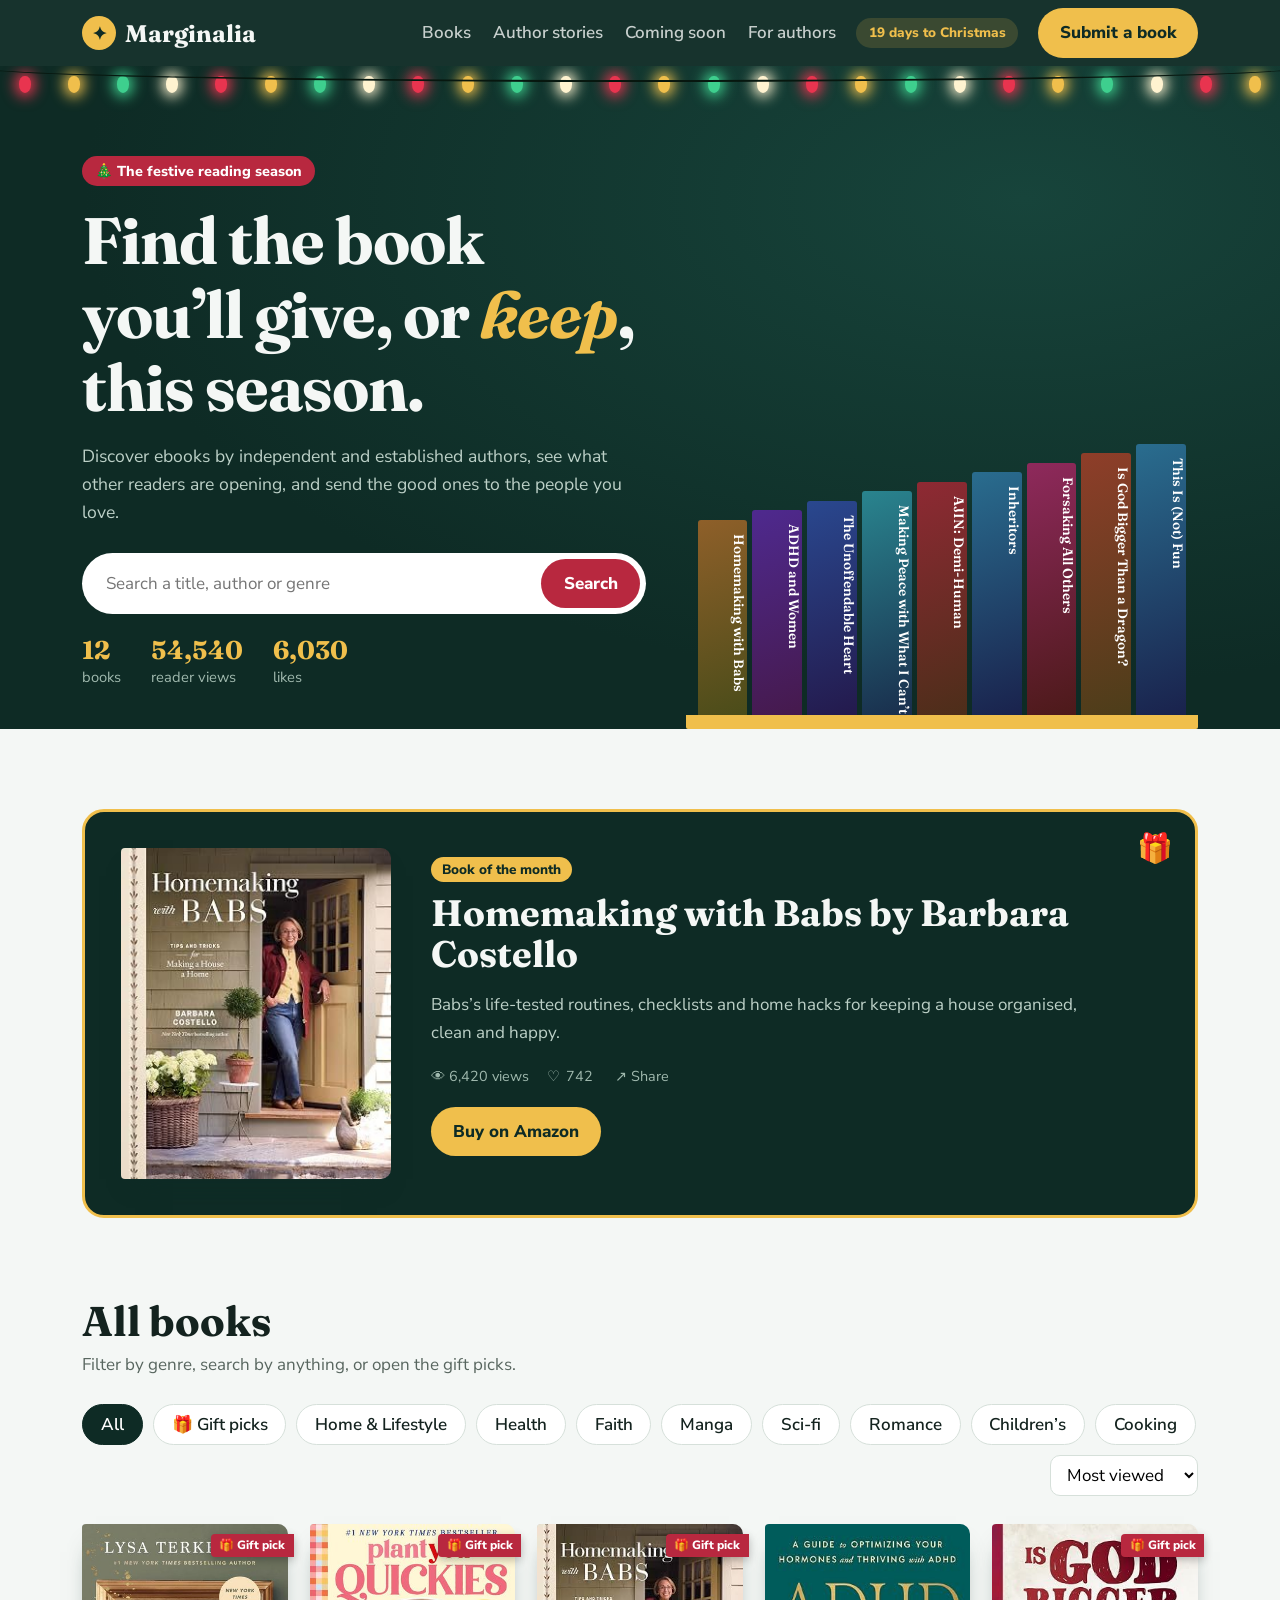
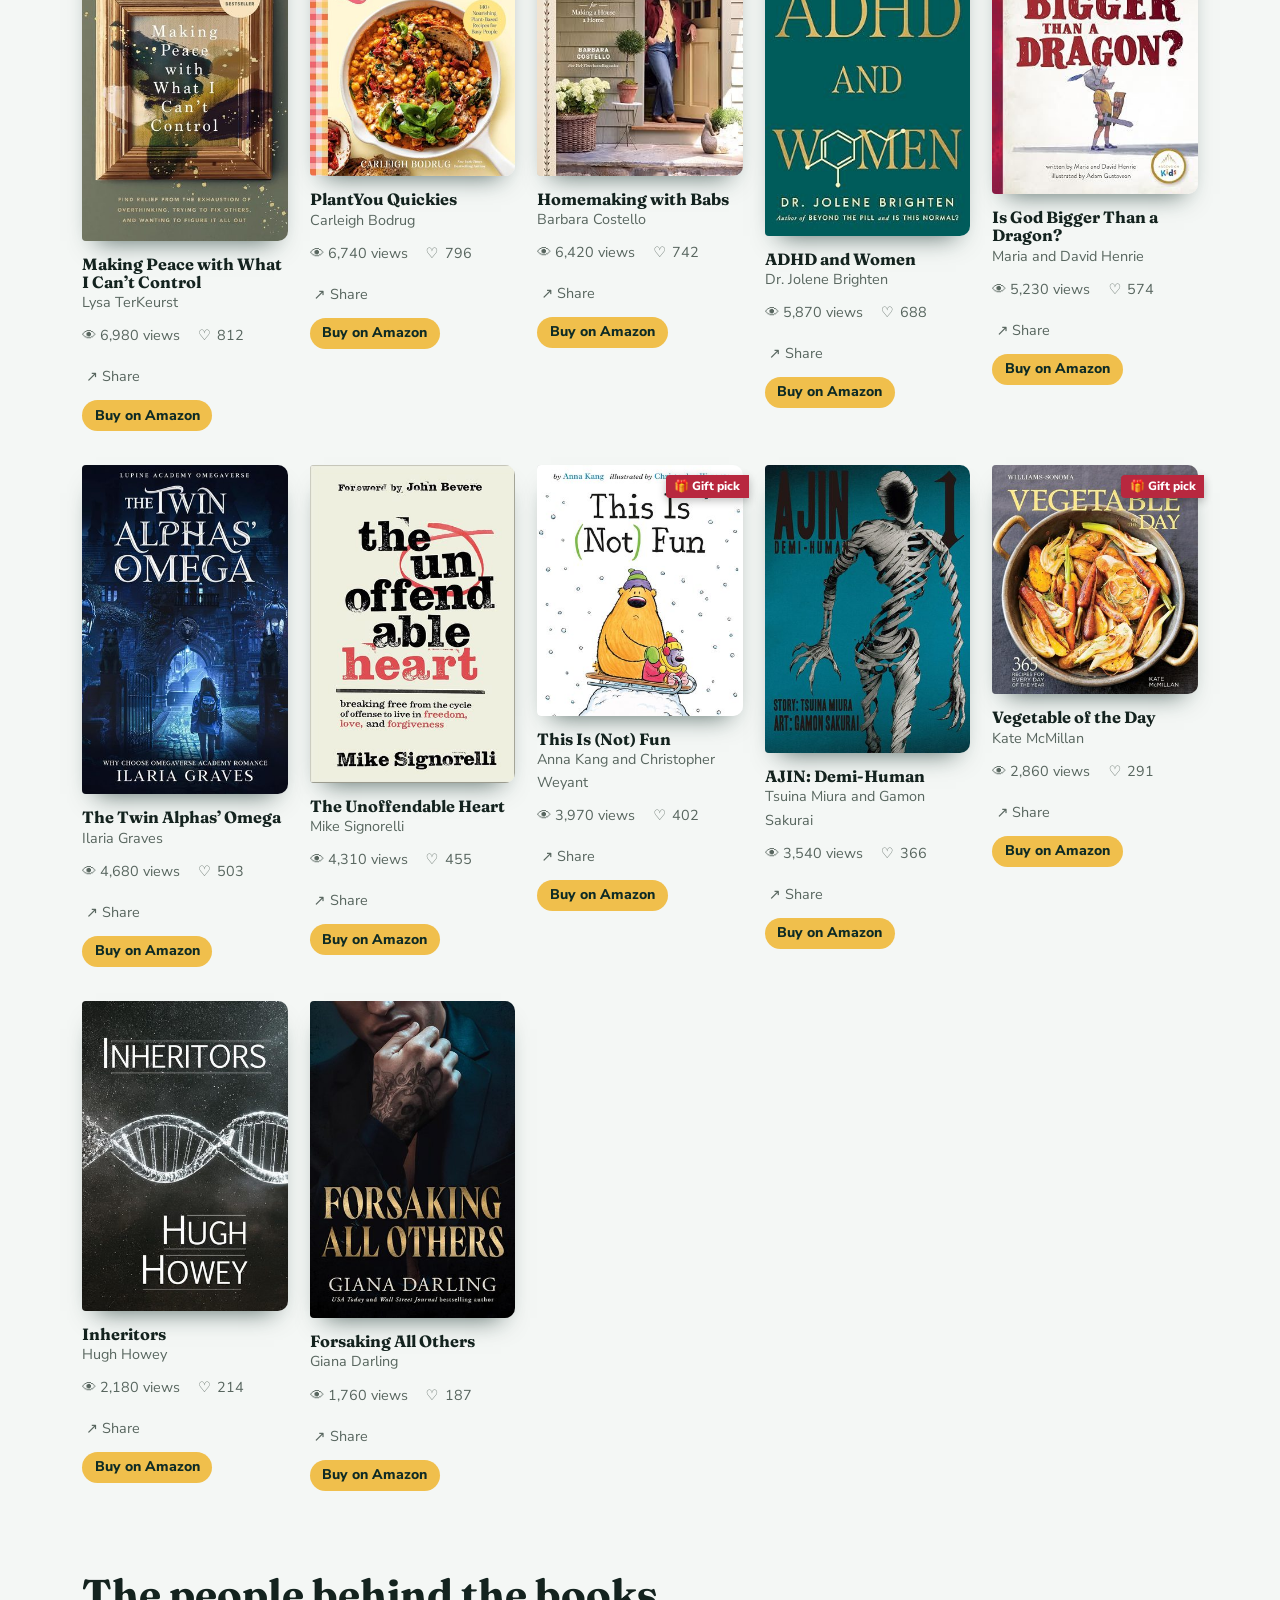
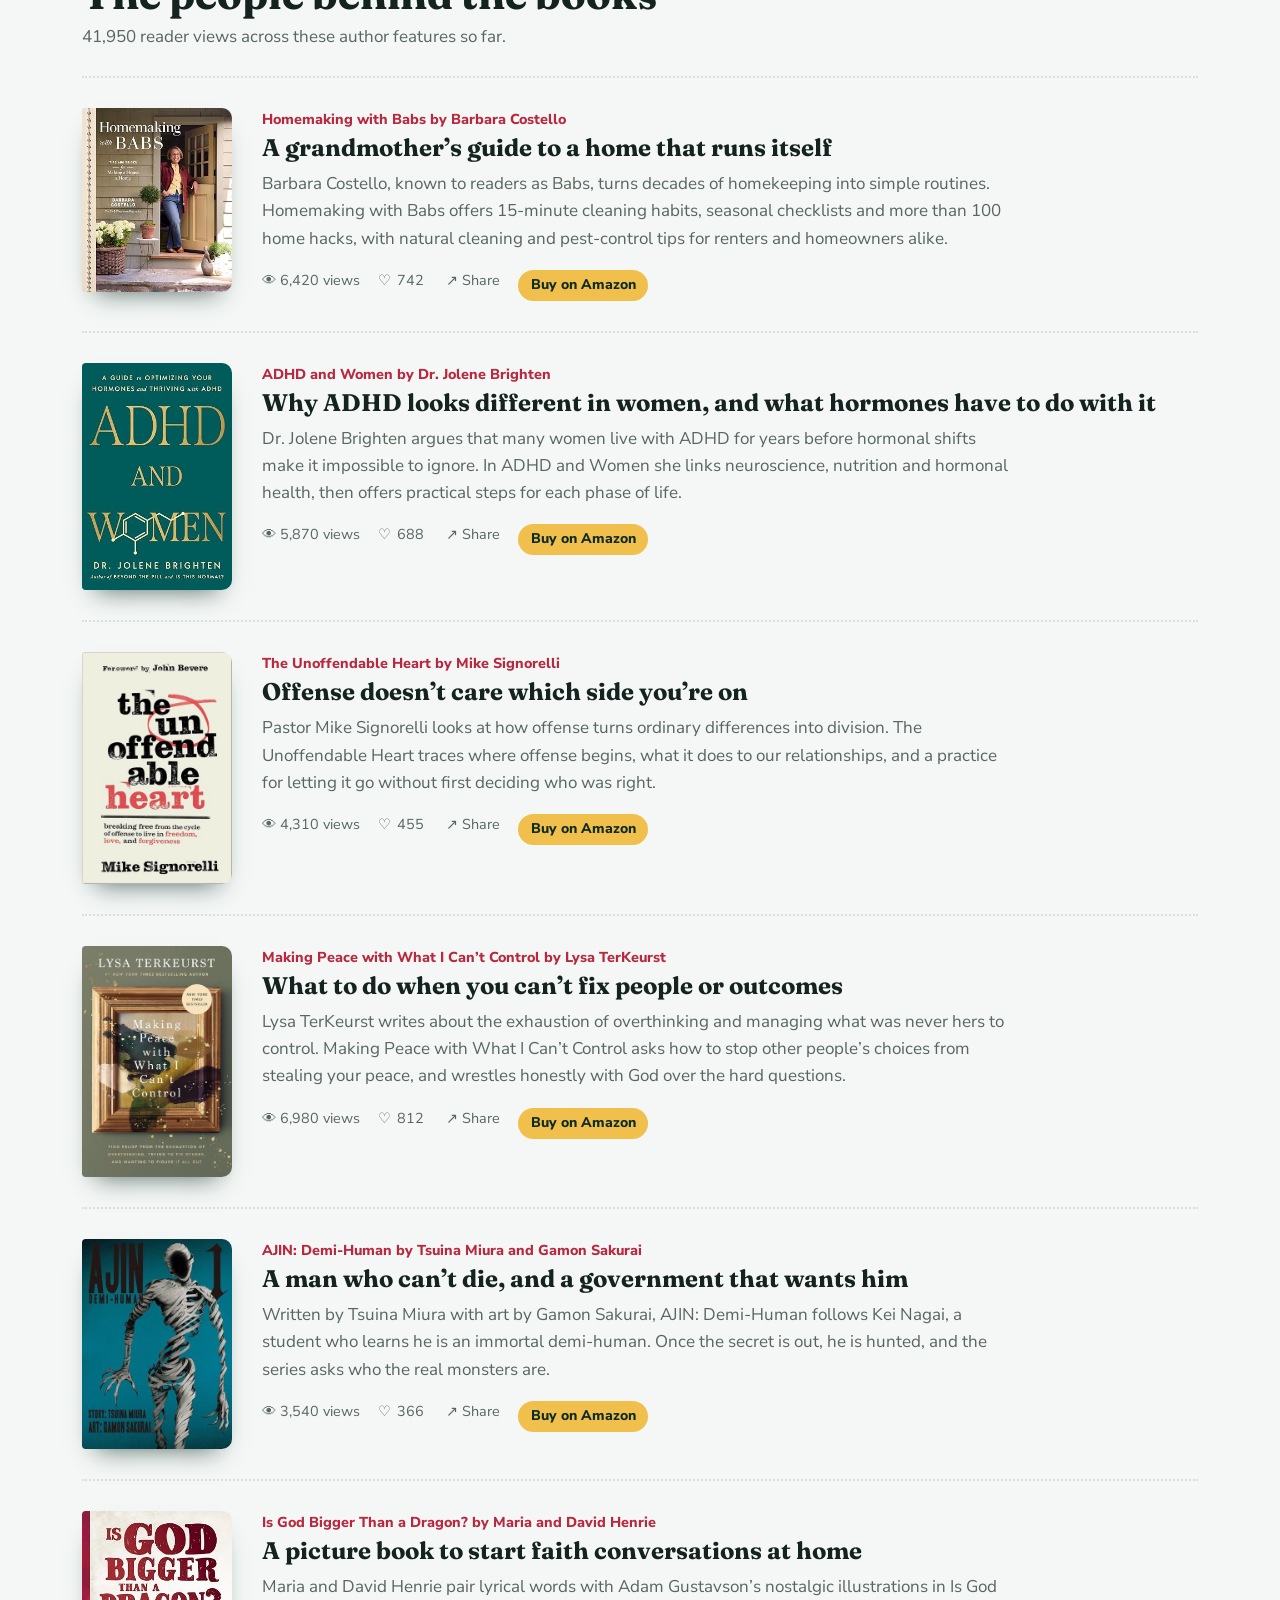
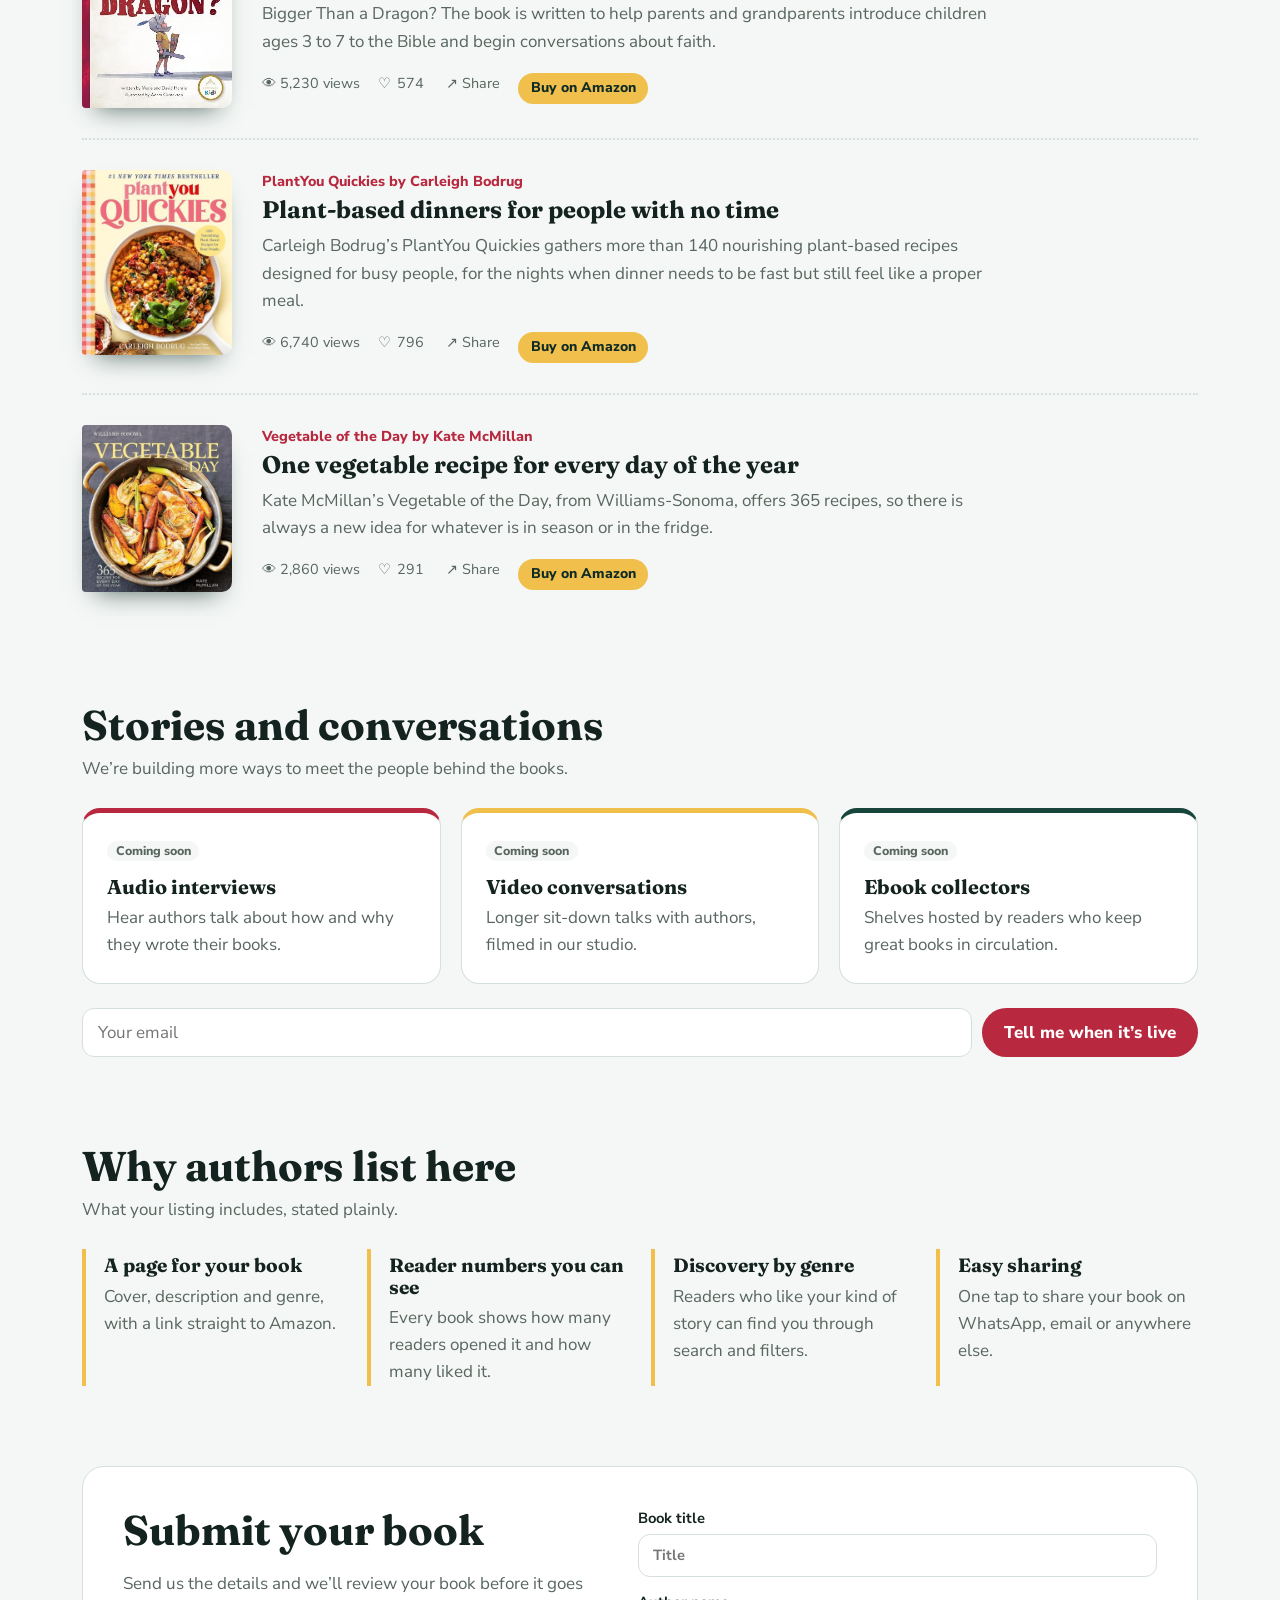
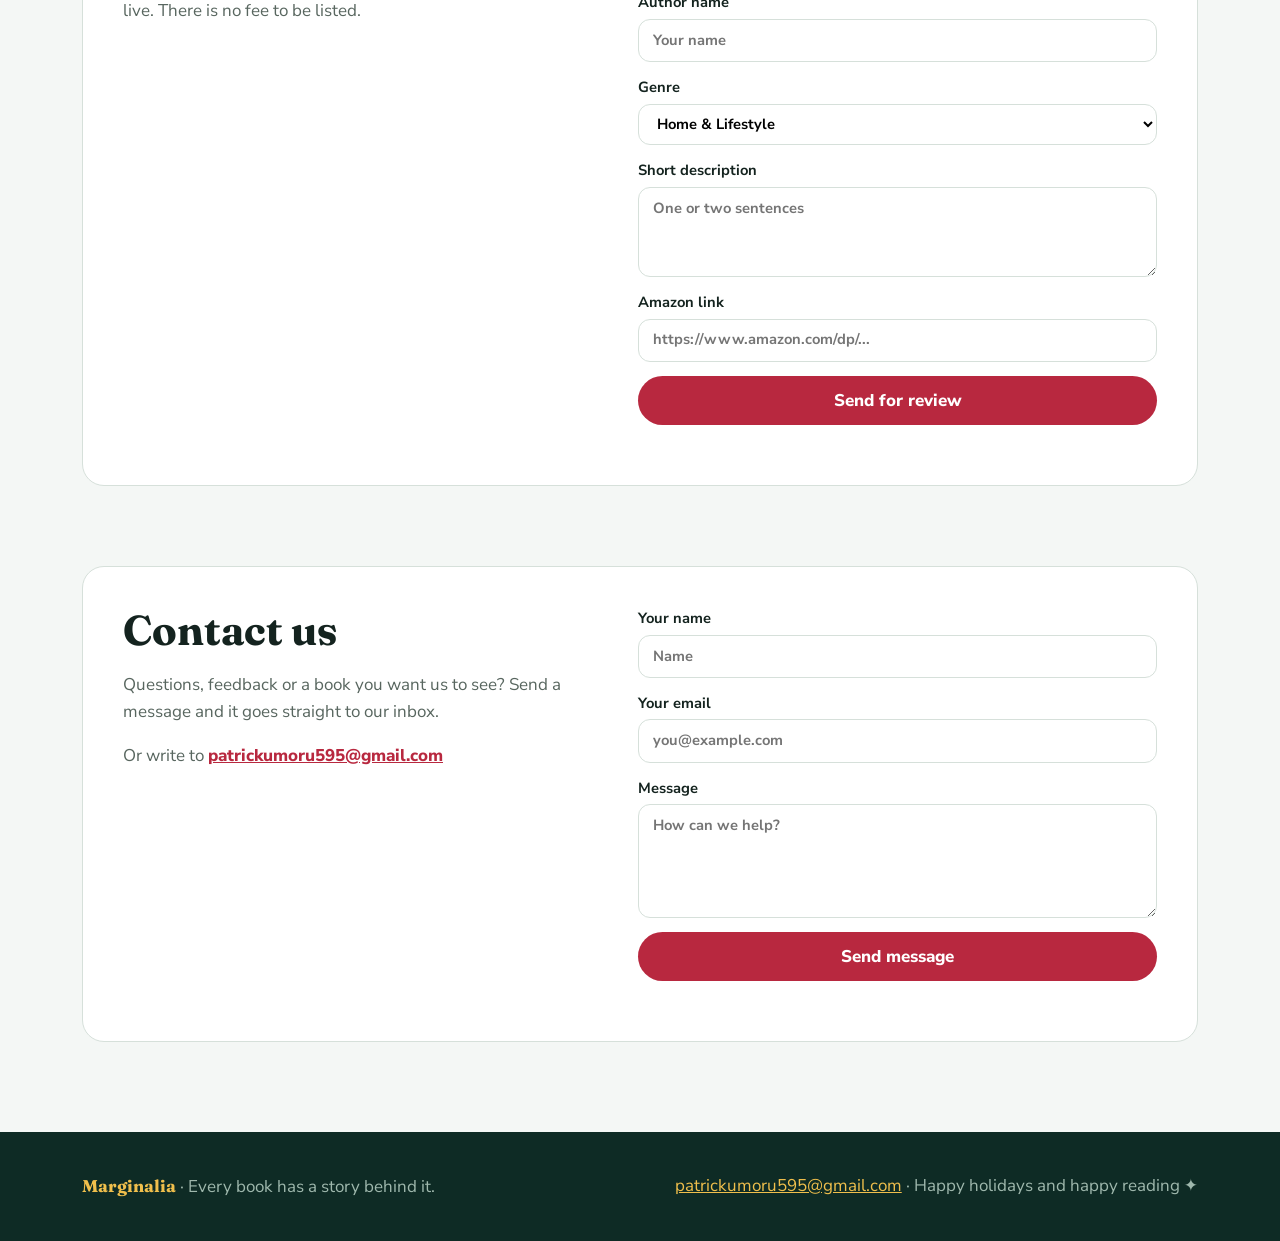
==== index.html @ e8a9f0bf "Add files via upload" ====
<!DOCTYPE html>
<html lang="en">
<head>
<meta charset="utf-8">
<meta name="viewport" content="width=device-width, initial-scale=1">
<title>Marginalia – books from authors worth discovering</title>
<meta name="description" content="Discover ebooks by independent and established authors, and find the perfect book to gift this festive season.">
<meta name="theme-color" content="#0e2b25">
<link rel="icon" href="data:image/svg+xml,%3Csvg xmlns='http://www.w3.org/2000/svg' viewBox='0 0 100 100'%3E%3Ctext y='.9em' font-size='90'%3E📖%3C/text%3E%3C/svg%3E">
<link rel="preconnect" href="https://fonts.googleapis.com">
<link href="https://fonts.googleapis.com/css2?family=Fraunces:ital,opsz,wght@0,9..144,500;0,9..144,700;1,9..144,500&family=Nunito+Sans:wght@400;600;800&display=swap" rel="stylesheet">
<style>
:root{--pine:#0e2b25;--pine2:#17443b;--red:#b8283f;--gold:#f0bf4c;--snow:#f4f7f5;--ink:#14231f;--mut:#58665f;--line:#d6e0da;--card:#fff;color-scheme:light}
*,*::before,*::after{box-sizing:border-box}
html{scroll-behavior:smooth;scroll-padding-top:76px}
body{margin:0;background:var(--snow);color:var(--ink);font:17px/1.6 "Nunito Sans",system-ui,sans-serif}
h1,h2,h3{font-family:Fraunces,Georgia,serif;line-height:1.12;margin:0}
a{color:inherit}button{font:inherit;color:inherit;cursor:pointer}
:focus-visible{outline:3px solid var(--gold);outline-offset:2px}
.wrap{max-width:1160px;margin:0 auto;padding:0 22px}
header{position:sticky;top:0;z-index:20;background:rgba(14,43,37,.96);backdrop-filter:blur(8px);color:var(--snow)}
.bar{display:flex;align-items:center;gap:20px;height:66px}
.logo{font:700 1.5rem Fraunces,Georgia,serif;text-decoration:none;margin-right:auto;display:flex;align-items:center;gap:9px}
.logo i{font-style:normal;display:grid;place-items:center;width:34px;height:34px;border-radius:50%;background:var(--gold);color:var(--pine);font-size:1.1rem}
nav{display:flex;gap:22px}nav a{text-decoration:none;opacity:.8;font-weight:600}nav a:hover{opacity:1}
.btn{border:0;background:var(--red);color:#fff;padding:.65em 1.3em;border-radius:999px;font-weight:800;text-decoration:none;display:inline-block;transition:transform .15s,background .15s}
.btn:hover{transform:translateY(-2px);background:#cf3149}
.btn.gold{background:var(--gold);color:var(--pine)}.btn.gold:hover{background:#ffd062}
.days{font-size:.85rem;font-weight:800;background:rgba(240,191,76,.16);color:var(--gold);padding:.3em .9em;border-radius:999px}
@media(max-width:820px){nav{display:none}}@media(max-width:480px){.days{display:none}}
.lights{position:absolute;left:0;right:0;top:0;height:46px;display:flex;justify-content:space-around;pointer-events:none;overflow:hidden}
.lights::before{content:"";position:absolute;left:-2%;right:-2%;top:-14px;height:30px;border-bottom:2px solid #07170f;border-radius:50%}
.lights s{width:12px;height:17px;border-radius:50% 50% 55% 55%;margin-top:10px;background:var(--c);box-shadow:0 0 14px 4px var(--c);animation:tw 2.6s ease-in-out infinite;animation-delay:var(--d)}
@keyframes tw{50%{opacity:.35;box-shadow:0 0 4px 1px var(--c)}}
.hero{position:relative;background:radial-gradient(ellipse at 80% 20%,var(--pine2),var(--pine) 65%);color:var(--snow);overflow:hidden}
.hero .wrap{display:grid;grid-template-columns:1.1fr 1fr;gap:40px;align-items:end;padding-top:90px}
.kick{display:inline-block;background:var(--red);color:#fff;font-weight:800;font-size:.9rem;padding:.25em .9em;border-radius:999px;margin-bottom:18px}
.hero h1{font-size:clamp(2.3rem,5.4vw,4.1rem);letter-spacing:-.015em}
.hero h1 em{color:var(--gold)}
.hero p.lead{color:#bcd0c7;max-width:34em;font-size:1.1rem}
.search{display:flex;gap:8px;margin:26px 0 20px;background:#fff;border-radius:999px;padding:6px 6px 6px 22px}
.search input{flex:1;border:0;background:transparent;font:inherit;color:var(--ink);min-width:0;outline:0}
.stats{display:flex;gap:30px;color:#9fb8ad;font-size:.92rem;padding-bottom:40px}.stats b{color:var(--gold);font:700 1.6rem Fraunces,serif;display:block}
.shelf{display:flex;align-items:flex-end;gap:5px;height:330px;border-bottom:14px solid var(--gold);padding:0 12px;border-radius:2px}
.spine{text-decoration:none;flex:1;max-width:58px;border-radius:3px 3px 0 0;color:#fff;writing-mode:vertical-rl;padding:14px 0;font:600 .85rem Fraunces,Georgia,serif;transition:transform .25s;overflow:hidden;white-space:nowrap}
.spine:hover,.spine:focus-visible{transform:translateY(-14px)}
@media(max-width:860px){.hero .wrap{grid-template-columns:1fr}.shelf{height:230px}}
section{padding:80px 0 0}
.head{margin-bottom:26px}.head h2{font-size:clamp(1.8rem,3.6vw,2.6rem)}.head p{margin:6px 0 0;color:var(--mut)}
.feat{display:grid;grid-template-columns:270px 1fr;gap:40px;align-items:center;background:var(--pine);color:var(--snow);border-radius:22px;padding:36px;border:3px solid var(--gold);position:relative}
.feat::after{content:"🎁";position:absolute;right:22px;top:14px;font-size:1.8rem}
.feat h2{font-size:clamp(1.6rem,3vw,2.3rem);margin:10px 0 12px}.feat p{color:#bcd0c7;max-width:40em}
@media(max-width:760px){.feat{grid-template-columns:1fr;padding:24px}.feat .cover{max-width:210px}}
.tag{display:inline-block;background:var(--gold);color:var(--pine);border-radius:999px;padding:.1em .8em;font-size:.85rem;font-weight:800}
.stat{display:flex;gap:14px;align-items:center;flex-wrap:wrap;color:var(--mut);font-size:.9rem;margin-top:8px}
.feat .stat{color:#9fb8ad}
.like,.share{border:0;background:none;padding:2px 4px;color:inherit;display:inline-flex;gap:6px;align-items:center;border-radius:6px;text-decoration:none}
.like[aria-pressed=true]{color:#e8456a}
.tools{display:flex;gap:10px;flex-wrap:wrap;margin-bottom:28px;align-items:center}
.chip{border:1.5px solid var(--line);background:#fff;border-radius:999px;padding:.35em 1.05em;font-weight:600}
.chip[aria-pressed=true]{background:var(--pine);color:#fff;border-color:var(--pine)}
.chip.gift[aria-pressed=true]{background:var(--red);border-color:var(--red)}
select,input,textarea{font:inherit}
.tools select{margin-left:auto;background:#fff;border:1.5px solid var(--line);border-radius:10px;padding:.4em .7em}
.grid{display:grid;grid-template-columns:repeat(auto-fill,minmax(190px,1fr));gap:34px 22px;align-items:start}
.open{display:block;text-decoration:none;position:relative}
.ribbon{position:absolute;top:10px;right:-6px;z-index:2;background:var(--red);color:#fff;font-size:.75rem;font-weight:800;padding:.15em .7em;border-radius:4px 0 0 4px;box-shadow:0 3px 8px rgba(0,0,0,.25)}
.cover{aspect-ratio:2/3;border-radius:4px 10px 10px 4px;color:#fff;padding:16px 14px;display:flex;flex-direction:column;justify-content:space-between;box-shadow:inset 6px 0 0 rgba(0,0,0,.18),0 14px 24px -14px rgba(14,43,37,.7);transition:transform .2s}
.open:hover .cover,.open:focus-visible .cover{transform:translateY(-6px) rotate(-1deg)}
.cover b{font:700 1.15rem/1.2 Fraunces,Georgia,serif}.cover small{opacity:.85}
img.cover{width:100%;height:auto;aspect-ratio:auto;object-fit:cover;padding:0;display:block}
.book h3{font-size:1.02rem;margin:14px 0 0}.by{color:var(--mut);font-size:.9rem;display:block}
.buy{display:inline-block;margin-top:10px;font-weight:800;font-size:.88rem;text-decoration:none;background:var(--gold);color:var(--pine);padding:.3em .9em;border-radius:999px}
.buy:hover{background:#ffd062}
.empty{grid-column:1/-1;color:var(--mut)}
.fi{display:grid;grid-template-columns:150px 1fr;gap:30px;align-items:start;padding:30px 0;border-top:2px dotted var(--line)}
.lab{color:var(--red);font-weight:800;font-size:.9rem;margin-bottom:4px}.fi h3{font-size:1.5rem;margin-bottom:8px}.ex{color:var(--mut);max-width:44em;margin:0}
@media(max-width:560px){.fi{grid-template-columns:100px 1fr;gap:16px}.fi h3{font-size:1.2rem}}
.soon{display:grid;grid-template-columns:repeat(auto-fit,minmax(230px,1fr));gap:20px}
.card{background:#fff;border:1px solid var(--line);border-radius:18px;padding:24px;border-top:5px solid var(--red)}
.card:nth-child(2){border-top-color:var(--gold)}.card:nth-child(3){border-top-color:var(--pine2)}
.badge{font-size:.78rem;font-weight:800;background:var(--snow);border-radius:999px;padding:.1em .7em;color:var(--mut)}
.card h3{margin:12px 0 6px;font-size:1.25rem}.card p{margin:0;color:var(--mut)}
.notify{display:flex;gap:10px;flex-wrap:wrap;margin-top:24px}
.notify input,.f input,.f select,.f textarea{border:1.5px solid var(--line);border-radius:12px;padding:.6em .9em;background:#fff;width:100%}
.notify input{flex:1;min-width:220px;width:auto}
.why{display:grid;grid-template-columns:repeat(auto-fit,minmax(240px,1fr));gap:22px}
.why div{padding:6px 0 0 18px;border-left:4px solid var(--gold)}.why h3{font-size:1.2rem}.why p{color:var(--mut);margin:6px 0 0}
.sub{display:grid;grid-template-columns:1fr 1.1fr;gap:44px;background:#fff;border:1px solid var(--line);border-radius:22px;padding:40px}
.sub p{color:var(--mut)}
.f{display:grid;gap:14px}.f label{font-weight:700;font-size:.92rem;display:grid;gap:4px}
@media(max-width:760px){.sub{grid-template-columns:1fr;padding:24px}}
.ok{color:var(--pine2);font-weight:700;margin:6px 0 0}
footer{margin-top:90px;background:var(--pine);color:#9fb8ad;padding:40px 0 calc(40px + env(safe-area-inset-bottom,0px))}
footer .wrap{display:flex;justify-content:space-between;gap:16px;flex-wrap:wrap}
footer b{color:var(--gold);font-family:Fraunces,serif}
@media(prefers-reduced-motion:reduce){.lights s{animation:none}html{scroll-behavior:auto}*{transition:none!important}}
</style>
</head>
<body>
<header><div class="wrap bar">
<a class="logo" href="#top"><i>✦</i>Marginalia</a>
<nav aria-label="Main"><a href="#library">Books</a><a href="#features">Author stories</a><a href="#soon">Coming soon</a><a href="#authors">For authors</a></nav>
<span class="days" id="days"></span>
<a class="btn gold" href="#submit">Submit a book</a>
</div></header>

<main id="top">
<div class="hero"><div class="lights" id="lights" aria-hidden="true"></div>
<div class="wrap">
<div>
<span class="kick">🎄 The festive reading season</span>
<h1>Find the book you’ll give, or <em>keep</em>, this season.</h1>
<p class="lead">Discover ebooks by independent and established authors, see what other readers are opening, and send the good ones to the people you love.</p>
<form class="search" role="search" id="hs">
<input id="q0" type="search" placeholder="Search a title, author or genre" aria-label="Search books">
<button class="btn" type="submit">Search</button>
</form>
<div class="stats"><div><b id="sb"></b>books</div><div><b id="sv"></b>reader views</div><div><b id="sl"></b>likes</div></div>
</div>
<div class="shelf" id="shelf" aria-label="Shelf of featured books"></div>
</div></div>

<div class="wrap">
<section id="featured"><div class="feat" id="feat"></div></section>

<section id="library">
<div class="head"><h2>All books</h2><p>Filter by genre, search by anything, or open the gift picks.</p></div>
<div class="tools" id="chips"></div>
<div class="grid" id="books" aria-live="polite"></div>
</section>

<section id="features">
<div class="head"><h2>The people behind the books</h2><p id="fs"></p></div>
<div id="fa"></div>
</section>

<section id="soon">
<div class="head"><h2>Stories and conversations</h2><p>We’re building more ways to meet the people behind the books.</p></div>
<div class="soon">
<div class="card"><span class="badge">Coming soon</span><h3>Audio interviews</h3><p>Hear authors talk about how and why they wrote their books.</p></div>
<div class="card"><span class="badge">Coming soon</span><h3>Video conversations</h3><p>Longer sit-down talks with authors, filmed in our studio.</p></div>
<div class="card"><span class="badge">Coming soon</span><h3>Ebook collectors</h3><p>Shelves hosted by readers who keep great books in circulation.</p></div>
</div>
<form class="notify" id="nf"><input type="email" id="nem" required placeholder="Your email" aria-label="Email for launch updates"><button class="btn" type="submit">Tell me when it’s live</button></form>
<p class="ok" id="nok" role="status"></p>
</section>

<section id="authors">
<div class="head"><h2>Why authors list here</h2><p>What your listing includes, stated plainly.</p></div>
<div class="why">
<div><h3>A page for your book</h3><p>Cover, description and genre, with a link straight to Amazon.</p></div>
<div><h3>Reader numbers you can see</h3><p>Every book shows how many readers opened it and how many liked it.</p></div>
<div><h3>Discovery by genre</h3><p>Readers who like your kind of story can find you through search and filters.</p></div>
<div><h3>Easy sharing</h3><p>One tap to share your book on WhatsApp, email or anywhere else.</p></div>
</div>
</section>

<section id="submit"><div class="sub">
<div><h2 style="font-size:clamp(1.8rem,3.6vw,2.6rem)">Submit your book</h2>
<p>Send us the details and we’ll review your book before it goes live. There is no fee to be listed.</p></div>
<form class="f" id="up">
<label>Book title<input required id="t" placeholder="Title"></label>
<label>Author name<input required id="au" placeholder="Your name"></label>
<label>Genre<select id="gsel"></select></label>
<label>Short description<textarea rows="3" id="de" placeholder="One or two sentences"></textarea></label>
<label>Amazon link<input type="url" required id="li" placeholder="https://www.amazon.com/dp/..."></label>
<button class="btn" type="submit">Send for review</button>
<p class="ok" id="ok" role="status"></p>
</form></div></section>

<section id="contact"><div class="sub">
<div><h2 style="font-size:clamp(1.8rem,3.6vw,2.6rem)">Contact us</h2>
<p>Questions, feedback or a book you want us to see? Send a message and it goes straight to our inbox.</p>
<p>Or write to <a href="mailto:patrickumoru595@gmail.com" style="font-weight:800;color:var(--red)">patrickumoru595@gmail.com</a></p></div>
<form class="f" id="cf">
<label>Your name<input required id="cn" placeholder="Name"></label>
<label>Your email<input type="email" required id="ce" placeholder="you@example.com"></label>
<label>Message<textarea rows="4" required id="cm" placeholder="How can we help?"></textarea></label>
<button class="btn" type="submit">Send message</button>
<p class="ok" id="cok" role="status"></p>
</form></div></section>
</div></main>
<footer><div class="wrap"><span><b>Marginalia</b> · Every book has a story behind it.</span><span><a href="mailto:patrickumoru595@gmail.com" style="color:var(--gold)">patrickumoru595@gmail.com</a> · Happy holidays and happy reading ✦</span></div></footer>

<script>
/* ===== SETTINGS: edit these ===== */
var CFG={
 SB_URL:"",   /* Supabase Project URL, e.g. https://abcd.supabase.co */
 SB_KEY:"",   /* Supabase anon (public) key */
 TAG:"",      /* Amazon Associates tracking ID, e.g. yourname-20 (optional) */
 GIFTS:[0,3,7,8,9,10] /* book numbers shown as gift picks */
};
var BOOKS=[
["Homemaking with Babs","Barbara Costello","Home & Lifestyle",32,6420,742,"Babs’s life-tested routines, checklists and home hacks for keeping a house organised, clean and happy.","https://www.amazon.com/dp/0593797922"],
["ADHD and Women","Dr. Jolene Brighten","Health",262,5870,688,"A guide to the link between hormones and ADHD, with practical steps for every phase of life.","https://www.amazon.com/dp/059398160X"],
["The Unoffendable Heart","Mike Signorelli","Faith",222,4310,455,"How offense turns differences into division, and a practice for releasing it with forgiveness.","https://www.amazon.com/dp/080077261X"],
["Making Peace with What I Can’t Control","Lysa TerKeurst","Faith",186,6980,812,"Relief from overthinking, trying to fix other people and needing to figure everything out.","https://www.amazon.com/dp/1400230721"],
["AJIN: Demi-Human","Tsuina Miura and Gamon Sakurai","Manga",354,3540,366,"A student discovers he is an immortal demi-human, and the government comes looking for him.","https://www.amazon.com/dp/B0184RTEO8"],
["Inheritors","Hugh Howey","Sci-fi",200,2180,214,"An ebook by Hugh Howey.","https://www.amazon.com/dp/B0HJ9G7VK9"],
["Forsaking All Others","Giana Darling","Romance",330,1760,187,"A romance from USA Today and Wall Street Journal bestselling author Giana Darling.","https://www.amazon.com/dp/B0GHQ7GYHD"],
["Is God Bigger Than a Dragon?","Maria and David Henrie","Children’s",12,5230,574,"A picture book that introduces children ages 3 to 7 to the Bible, illustrated by Adam Gustavson.","https://www.amazon.com/dp/B0H8B97QXZ"],
["This Is (Not) Fun","Anna Kang and Christopher Weyant","Children’s",200,3970,402,"A big bear and a smaller one on a sled at the top of a snowy hill.","https://www.amazon.com/dp/B0GJNDRP5G"],
["PlantYou Quickies","Carleigh Bodrug","Cooking",100,6740,796,"More than 140 nourishing plant-based recipes for busy people.","https://www.amazon.com/dp/030683751X"],
["Vegetable of the Day","Kate McMillan","Cooking",90,2860,291,"365 vegetable recipes, one for every day of the year, from Williams-Sonoma.","https://www.amazon.com/dp/B08H71KDJQ"],
["The Twin Alphas’ Omega","Ilaria Graves","Romance",240,4680,503,"A Lupine Academy omegaverse academy romance.","https://www.amazon.com/dp/B0HLVSH2NL"]
].map(function(a,i){return{id:i,t:a[0],a:a[1],g:a[2],h:a[3],v:a[4],l:a[5],d:a[6],url:a[7],liked:false}});
var $=function(i){return document.getElementById(i)};
var IMG={"0": "[data-uri]", "1": "[data-uri]", "7": "[data-uri]", "2": "[data-uri]", "8": "[data-uri]", "3": "[data-uri]", "4": "[data-uri]", "9": "[data-uri]", "10": "[data-uri]", "11": "[data-uri]", "6": "[data-uri]", "5": "[data-uri]"};
BOOKS.forEach(function(b){b.img=IMG[b.id]||""});
var FEAT={
7:["A picture book to start faith conversations at home","Maria and David Henrie pair lyrical words with Adam Gustavson’s nostalgic illustrations in Is God Bigger Than a Dragon? The book is written to help parents and grandparents introduce children ages 3 to 7 to the Bible and begin conversations about faith."],
9:["Plant-based dinners for people with no time","Carleigh Bodrug’s PlantYou Quickies gathers more than 140 nourishing plant-based recipes designed for busy people, for the nights when dinner needs to be fast but still feel like a proper meal."],
10:["One vegetable recipe for every day of the year","Kate McMillan’s Vegetable of the Day, from Williams-Sonoma, offers 365 recipes, so there is always a new idea for whatever is in season or in the fridge."],
0:["A grandmother’s guide to a home that runs itself","Barbara Costello, known to readers as Babs, turns decades of homekeeping into simple routines. Homemaking with Babs offers 15-minute cleaning habits, seasonal checklists and more than 100 home hacks, with natural cleaning and pest-control tips for renters and homeowners alike."],
1:["Why ADHD looks different in women, and what hormones have to do with it","Dr. Jolene Brighten argues that many women live with ADHD for years before hormonal shifts make it impossible to ignore. In ADHD and Women she links neuroscience, nutrition and hormonal health, then offers practical steps for each phase of life."],
2:["Offense doesn’t care which side you’re on","Pastor Mike Signorelli looks at how offense turns ordinary differences into division. The Unoffendable Heart traces where offense begins, what it does to our relationships, and a practice for letting it go without first deciding who was right."],
3:["What to do when you can’t fix people or outcomes","Lysa TerKeurst writes about the exhaustion of overthinking and managing what was never hers to control. Making Peace with What I Can’t Control asks how to stop other people’s choices from stealing your peace, and wrestles honestly with God over the hard questions."],
4:["A man who can’t die, and a government that wants him","Written by Tsuina Miura with art by Gamon Sakurai, AJIN: Demi-Human follows Kei Nagai, a student who learns he is an immortal demi-human. Once the secret is out, he is hunted, and the series asks who the real monsters are."]};
var fmt=function(n){return n.toLocaleString("en-US")};
var col=function(h){return "linear-gradient(160deg,hsl("+h+",55%,36%),hsl("+((h+30)%360)+",50%,20%))"};
var esc=function(s){return String(s).replace(/&/g,"&amp;").replace(/</g,"&lt;").replace(/"/g,"&quot;")};
/* Amazon link, with your affiliate tag added if you set one */
var amz=function(b){return CFG.TAG?b.url+(b.url.indexOf("?")>-1?"&":"?")+"tag="+encodeURIComponent(CFG.TAG):b.url};
var gift=function(b){return CFG.GIFTS.indexOf(b.id)>-1};
var cover=function(b){return b.img?'<img class="cover" src="'+b.img+'" alt="Cover of '+esc(b.t)+' by '+esc(b.a)+'">':'<div class="cover" style="background:'+col(b.h)+'"><small>'+esc(b.g)+'</small><b>'+esc(b.t)+'</b></div>'};
var A=function(b,cls,inner){return '<a class="'+cls+'" href="'+esc(amz(b))+'" target="_blank" rel="noopener noreferrer sponsored" data-view="'+b.id+'">'+inner+'</a>'};
var heart=function(b){return '<button class="like" data-like="'+b.id+'" aria-pressed="'+b.liked+'" aria-label="Like '+esc(b.t)+'"><span aria-hidden="true">'+(b.liked?"♥":"♡")+'</span>'+fmt(b.l)+'</button>'};
var share=function(b){return '<a class="share" target="_blank" rel="noopener noreferrer" aria-label="Share '+esc(b.t)+' on WhatsApp" href="https://wa.me/?text='+encodeURIComponent("Look at this book: "+b.t+" by "+b.a+" "+b.url)+'">↗ Share</a>'};
var eye=function(b){return '<span>👁 '+fmt(b.v)+' views</span>'};

/* ---- Supabase (plain fetch, no library). Does nothing until SB_URL and SB_KEY are set ---- */
var SB=!!(CFG.SB_URL&&CFG.SB_KEY);
function sb(path,body){return fetch(CFG.SB_URL+"/rest/v1/"+path,{method:body?"POST":"GET",headers:{apikey:CFG.SB_KEY,Authorization:"Bearer "+CFG.SB_KEY,"Content-Type":"application/json",Prefer:"return=minimal"},body:body?JSON.stringify(body):undefined}).then(function(r){if(!r.ok)throw new Error(r.status);return r})}
function bump(id,c,n){if(SB)sb("rpc/bump",{bid:id,col:c,amt:n}).catch(function(){})}

try{var saved=JSON.parse(localStorage.getItem("likes")||"[]");BOOKS.forEach(function(b){if(saved.indexOf(b.id)>-1){b.liked=true;if(!SB)b.l++}})}catch(e){}
function saveLikes(){try{localStorage.setItem("likes",JSON.stringify(BOOKS.filter(function(b){return b.liked}).map(function(b){return b.id})))}catch(e){}}
function stats(){$("sb").textContent=BOOKS.length;$("sv").textContent=fmt(BOOKS.reduce(function(s,b){return s+b.v},0));$("sl").textContent=fmt(BOOKS.reduce(function(s,b){return s+b.l},0))}

/* ---- festive bits ---- */
var L=$("lights"),C=["#e8344f","#f0bf4c","#3ecf8e","#fff3d0"];
for(var i=0;i<26;i++){var s=document.createElement("s");s.style.setProperty("--c",C[i%4]);s.style.setProperty("--d",(i*.37%2.6)+"s");L.appendChild(s)}
(function(){var n=new Date(),x=new Date(n.getFullYear(),11,25),d=Math.ceil((x-n)/864e5);$("days").textContent=d>1?d+" days to Christmas":d===1?"Christmas is tomorrow":d===0?"Merry Christmas!":"Happy New Year ✦"})();

var shelf=$("shelf");
BOOKS.slice(0,9).forEach(function(b,i){var s=document.createElement("a");s.className="spine";s.href=amz(b);s.target="_blank";s.rel="noopener noreferrer sponsored";s.setAttribute("data-view",b.id);s.style.background=col(b.h);s.style.height=(62+(i*37%34))+"%";s.textContent=b.t;s.title=b.t+" by "+b.a;shelf.appendChild(s)});
var star=BOOKS[0];
function drawFeat(){var b=star;$("feat").innerHTML=A(b,"open",cover(b))+'<div><span class="tag">Book of the month</span><h2>'+esc(b.t)+' by '+esc(b.a)+'</h2><p>'+esc(b.d)+'</p><div class="stat">'+eye(b)+heart(b)+share(b)+'</div><p>'+A(b,"btn gold","Buy on Amazon")+'</p></div>'}
function drawFA(){var ids=Object.keys(FEAT).map(Number);
$("fs").textContent=fmt(ids.reduce(function(t,i){return t+BOOKS[i].v},0))+" reader views across these author features so far.";
$("fa").innerHTML=ids.map(function(i){var b=BOOKS[i],f=FEAT[i];return '<article class="fi">'+A(b,"open",cover(b))+'<div><div class="lab">'+esc(b.t)+' by '+esc(b.a)+'</div><h3>'+f[0]+'</h3><p class="ex">'+f[1]+'</p><div class="stat">'+eye(b)+heart(b)+share(b)+A(b,"buy","Buy on Amazon")+'</div></div></article>'}).join("")}

var genre="All",q="";
var genres=["All","🎁 Gift picks"].concat(Array.from(new Set(BOOKS.map(function(b){return b.g}))));
var chips=$("chips");
genres.forEach(function(g,i){var c=document.createElement("button");c.className="chip"+(i===1?" gift":"");c.textContent=g;c.setAttribute("aria-pressed",i===0);c.onclick=function(){genre=g;Array.from(chips.querySelectorAll(".chip")).forEach(function(x){x.setAttribute("aria-pressed",x===c)});draw()};chips.appendChild(c)});
var sel=document.createElement("select");sel.setAttribute("aria-label","Sort books");sel.innerHTML='<option value="v">Most viewed</option><option value="l">Most liked</option><option value="t">Title A to Z</option><option value="a">Author A to Z</option>';sel.onchange=draw;chips.appendChild(sel);
$("gsel").innerHTML=genres.slice(2).map(function(g){return "<option>"+g+"</option>"}).join("");
function draw(){
var list=BOOKS.filter(function(b){return (genre==="All"||(genre===genres[1]?gift(b):b.g===genre))&&(b.t+b.a+b.g).toLowerCase().indexOf(q)>-1});
var k=sel.value;list.sort(function(x,y){return (k==="v"||k==="l")?y[k]-x[k]:x[k].localeCompare(y[k])});
$("books").innerHTML=list.length?list.map(function(b){return '<article class="book">'+A(b,"open",(gift(b)?'<span class="ribbon">🎁 Gift pick</span>':"")+cover(b))+'<h3>'+esc(b.t)+'</h3><span class="by">'+esc(b.a)+'</span><div class="stat">'+eye(b)+heart(b)+share(b)+'</div>'+A(b,"buy","Buy on Amazon")+'</article>'}).join(""):'<p class="empty">No books match that search. Try a different word or choose All.</p>'}
function refresh(){draw();drawFeat();drawFA();stats()}
refresh();
if(SB)sb("book_stats?select=book_id,views,likes").then(function(r){return r.json()}).then(function(rows){rows.forEach(function(r){var b=BOOKS[r.book_id];if(b){b.v=r.views;b.l=r.likes}});refresh()}).catch(function(){});

document.addEventListener("click",function(e){var o=e.target.closest("[data-view]"),l=e.target.closest("[data-like]");
if(o){var b=BOOKS[+o.dataset.view];b.v++;bump(b.id,"views",1);stats();setTimeout(refresh,400)}
if(l){var b2=BOOKS[+l.dataset.like];b2.liked=!b2.liked;b2.l+=b2.liked?1:-1;bump(b2.id,"likes",b2.liked?1:-1);saveLikes();refresh()}});
$("hs").onsubmit=function(e){e.preventDefault();q=$("q0").value.trim().toLowerCase();genre="All";Array.from(chips.querySelectorAll(".chip")).forEach(function(x,i){x.setAttribute("aria-pressed",i===0)});draw();$("library").scrollIntoView()};
var MAIL="patrickumoru595@gmail.com";
function mail(subject,data){data._subject=subject;data._template="table";return fetch("https://formsubmit.co/ajax/"+MAIL,{method:"POST",headers:{"Content-Type":"application/json",Accept:"application/json"},body:JSON.stringify(data)}).then(function(r){if(!r.ok)throw new Error(r.status)})}
function send(table,row,okEl,msg,form,subj){var done=function(){okEl.textContent=msg;form.reset()};
var p=[mail(subj,Object.assign({},row))];if(SB)p.push(sb(table,row));
Promise.all(p).then(done).catch(function(){okEl.textContent="Something went wrong. Please try again in a moment."})}
$("nf").onsubmit=function(e){e.preventDefault();send("subscribers",{email:$("nem").value},$("nok"),"You’re on the list. We’ll email you when it goes live.",this,"New email signup")};
$("up").onsubmit=function(e){e.preventDefault();send("submissions",{title:$("t").value,author:$("au").value,genre:$("gsel").value,description:$("de").value,link:$("li").value},$("ok"),"Sent for review: “"+$("t").value+"”. Thank you!",this,"New book submission")};
$("cf").onsubmit=function(e){e.preventDefault();var f=this;mail("New message from the Marginalia website",{name:$("cn").value,email:$("ce").value,message:$("cm").value}).then(function(){$("cok").textContent="Message sent. We’ll reply to your email soon.";f.reset()}).catch(function(){$("cok").textContent="Message not sent. Please check your connection and try again, or email "+MAIL+" directly."})};
</script>
</body>
</html>
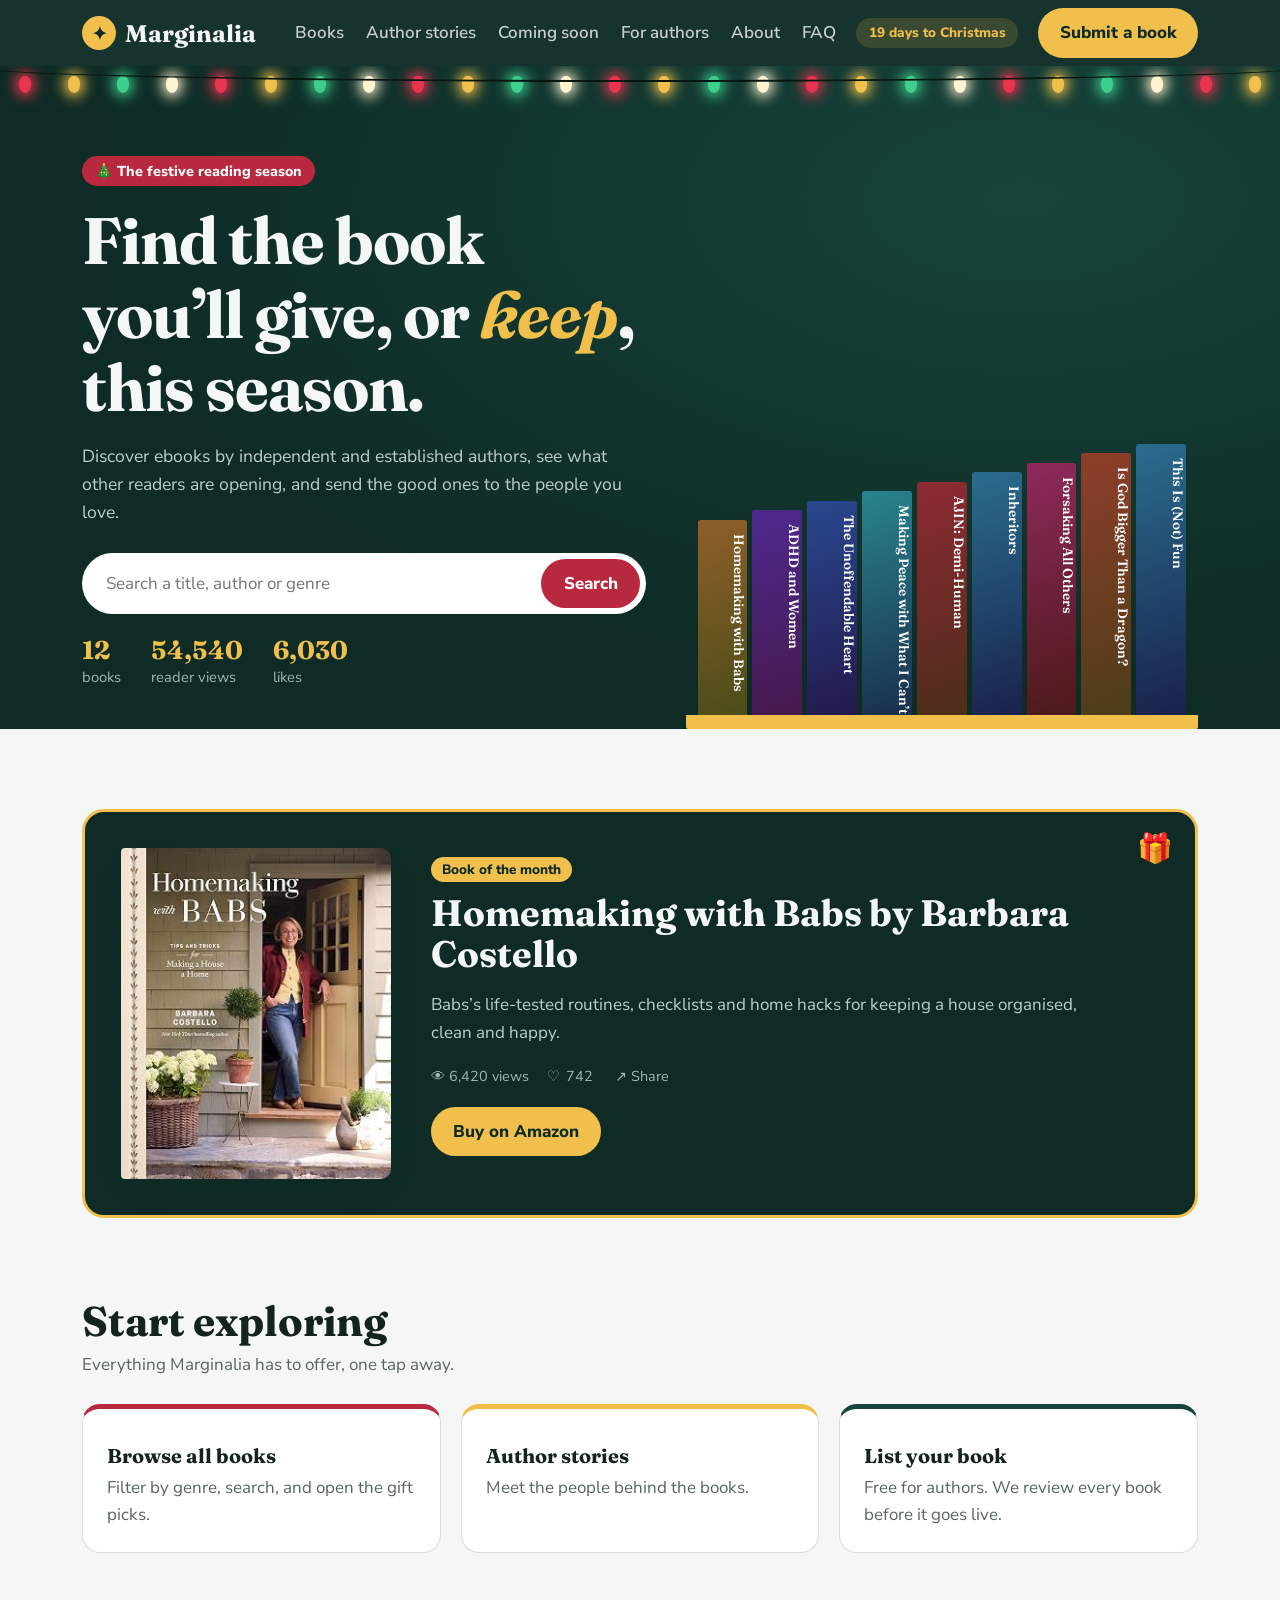
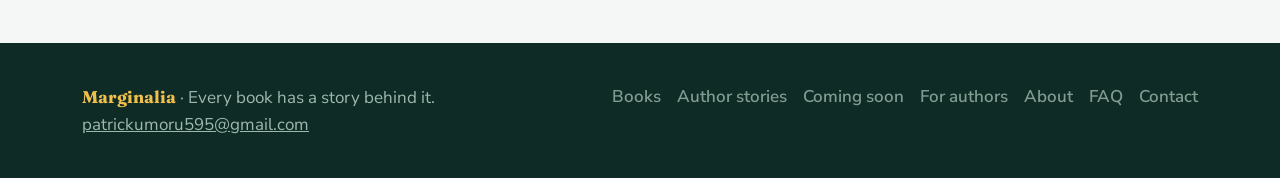
==== commit 73350b6a: "Add files via upload" ====
--- a/index.html
+++ b/index.html
@@ -1,110 +1,14 @@
 <!DOCTYPE html>
-<html lang="en">
-<head>
-<meta charset="utf-8">
-<meta name="viewport" content="width=device-width, initial-scale=1">
-<title>Marginalia – books from authors worth discovering</title>
-<meta name="description" content="Discover ebooks by independent and established authors, and find the perfect book to gift this festive season.">
-<meta name="theme-color" content="#0e2b25">
+<html lang="en"><head><meta charset="utf-8"><meta name="viewport" content="width=device-width, initial-scale=1">
+<title>Marginalia – books from authors worth discovering</title><meta name="description" content="Discover ebooks by independent and established authors, and find the perfect book to gift this festive season."><meta name="theme-color" content="#0e2b25">
 <link rel="icon" href="data:image/svg+xml,%3Csvg xmlns='http://www.w3.org/2000/svg' viewBox='0 0 100 100'%3E%3Ctext y='.9em' font-size='90'%3E📖%3C/text%3E%3C/svg%3E">
 <link rel="preconnect" href="https://fonts.googleapis.com">
 <link href="https://fonts.googleapis.com/css2?family=Fraunces:ital,opsz,wght@0,9..144,500;0,9..144,700;1,9..144,500&family=Nunito+Sans:wght@400;600;800&display=swap" rel="stylesheet">
-<style>
-:root{--pine:#0e2b25;--pine2:#17443b;--red:#b8283f;--gold:#f0bf4c;--snow:#f4f7f5;--ink:#14231f;--mut:#58665f;--line:#d6e0da;--card:#fff;color-scheme:light}
-*,*::before,*::after{box-sizing:border-box}
-html{scroll-behavior:smooth;scroll-padding-top:76px}
-body{margin:0;background:var(--snow);color:var(--ink);font:17px/1.6 "Nunito Sans",system-ui,sans-serif}
-h1,h2,h3{font-family:Fraunces,Georgia,serif;line-height:1.12;margin:0}
-a{color:inherit}button{font:inherit;color:inherit;cursor:pointer}
-:focus-visible{outline:3px solid var(--gold);outline-offset:2px}
-.wrap{max-width:1160px;margin:0 auto;padding:0 22px}
-header{position:sticky;top:0;z-index:20;background:rgba(14,43,37,.96);backdrop-filter:blur(8px);color:var(--snow)}
-.bar{display:flex;align-items:center;gap:20px;height:66px}
-.logo{font:700 1.5rem Fraunces,Georgia,serif;text-decoration:none;margin-right:auto;display:flex;align-items:center;gap:9px}
-.logo i{font-style:normal;display:grid;place-items:center;width:34px;height:34px;border-radius:50%;background:var(--gold);color:var(--pine);font-size:1.1rem}
-nav{display:flex;gap:22px}nav a{text-decoration:none;opacity:.8;font-weight:600}nav a:hover{opacity:1}
-.btn{border:0;background:var(--red);color:#fff;padding:.65em 1.3em;border-radius:999px;font-weight:800;text-decoration:none;display:inline-block;transition:transform .15s,background .15s}
-.btn:hover{transform:translateY(-2px);background:#cf3149}
-.btn.gold{background:var(--gold);color:var(--pine)}.btn.gold:hover{background:#ffd062}
-.days{font-size:.85rem;font-weight:800;background:rgba(240,191,76,.16);color:var(--gold);padding:.3em .9em;border-radius:999px}
-@media(max-width:820px){nav{display:none}}@media(max-width:480px){.days{display:none}}
-.lights{position:absolute;left:0;right:0;top:0;height:46px;display:flex;justify-content:space-around;pointer-events:none;overflow:hidden}
-.lights::before{content:"";position:absolute;left:-2%;right:-2%;top:-14px;height:30px;border-bottom:2px solid #07170f;border-radius:50%}
-.lights s{width:12px;height:17px;border-radius:50% 50% 55% 55%;margin-top:10px;background:var(--c);box-shadow:0 0 14px 4px var(--c);animation:tw 2.6s ease-in-out infinite;animation-delay:var(--d)}
-@keyframes tw{50%{opacity:.35;box-shadow:0 0 4px 1px var(--c)}}
-.hero{position:relative;background:radial-gradient(ellipse at 80% 20%,var(--pine2),var(--pine) 65%);color:var(--snow);overflow:hidden}
-.hero .wrap{display:grid;grid-template-columns:1.1fr 1fr;gap:40px;align-items:end;padding-top:90px}
-.kick{display:inline-block;background:var(--red);color:#fff;font-weight:800;font-size:.9rem;padding:.25em .9em;border-radius:999px;margin-bottom:18px}
-.hero h1{font-size:clamp(2.3rem,5.4vw,4.1rem);letter-spacing:-.015em}
-.hero h1 em{color:var(--gold)}
-.hero p.lead{color:#bcd0c7;max-width:34em;font-size:1.1rem}
-.search{display:flex;gap:8px;margin:26px 0 20px;background:#fff;border-radius:999px;padding:6px 6px 6px 22px}
-.search input{flex:1;border:0;background:transparent;font:inherit;color:var(--ink);min-width:0;outline:0}
-.stats{display:flex;gap:30px;color:#9fb8ad;font-size:.92rem;padding-bottom:40px}.stats b{color:var(--gold);font:700 1.6rem Fraunces,serif;display:block}
-.shelf{display:flex;align-items:flex-end;gap:5px;height:330px;border-bottom:14px solid var(--gold);padding:0 12px;border-radius:2px}
-.spine{text-decoration:none;flex:1;max-width:58px;border-radius:3px 3px 0 0;color:#fff;writing-mode:vertical-rl;padding:14px 0;font:600 .85rem Fraunces,Georgia,serif;transition:transform .25s;overflow:hidden;white-space:nowrap}
-.spine:hover,.spine:focus-visible{transform:translateY(-14px)}
-@media(max-width:860px){.hero .wrap{grid-template-columns:1fr}.shelf{height:230px}}
-section{padding:80px 0 0}
-.head{margin-bottom:26px}.head h2{font-size:clamp(1.8rem,3.6vw,2.6rem)}.head p{margin:6px 0 0;color:var(--mut)}
-.feat{display:grid;grid-template-columns:270px 1fr;gap:40px;align-items:center;background:var(--pine);color:var(--snow);border-radius:22px;padding:36px;border:3px solid var(--gold);position:relative}
-.feat::after{content:"🎁";position:absolute;right:22px;top:14px;font-size:1.8rem}
-.feat h2{font-size:clamp(1.6rem,3vw,2.3rem);margin:10px 0 12px}.feat p{color:#bcd0c7;max-width:40em}
-@media(max-width:760px){.feat{grid-template-columns:1fr;padding:24px}.feat .cover{max-width:210px}}
-.tag{display:inline-block;background:var(--gold);color:var(--pine);border-radius:999px;padding:.1em .8em;font-size:.85rem;font-weight:800}
-.stat{display:flex;gap:14px;align-items:center;flex-wrap:wrap;color:var(--mut);font-size:.9rem;margin-top:8px}
-.feat .stat{color:#9fb8ad}
-.like,.share{border:0;background:none;padding:2px 4px;color:inherit;display:inline-flex;gap:6px;align-items:center;border-radius:6px;text-decoration:none}
-.like[aria-pressed=true]{color:#e8456a}
-.tools{display:flex;gap:10px;flex-wrap:wrap;margin-bottom:28px;align-items:center}
-.chip{border:1.5px solid var(--line);background:#fff;border-radius:999px;padding:.35em 1.05em;font-weight:600}
-.chip[aria-pressed=true]{background:var(--pine);color:#fff;border-color:var(--pine)}
-.chip.gift[aria-pressed=true]{background:var(--red);border-color:var(--red)}
-select,input,textarea{font:inherit}
-.tools select{margin-left:auto;background:#fff;border:1.5px solid var(--line);border-radius:10px;padding:.4em .7em}
-.grid{display:grid;grid-template-columns:repeat(auto-fill,minmax(190px,1fr));gap:34px 22px;align-items:start}
-.open{display:block;text-decoration:none;position:relative}
-.ribbon{position:absolute;top:10px;right:-6px;z-index:2;background:var(--red);color:#fff;font-size:.75rem;font-weight:800;padding:.15em .7em;border-radius:4px 0 0 4px;box-shadow:0 3px 8px rgba(0,0,0,.25)}
-.cover{aspect-ratio:2/3;border-radius:4px 10px 10px 4px;color:#fff;padding:16px 14px;display:flex;flex-direction:column;justify-content:space-between;box-shadow:inset 6px 0 0 rgba(0,0,0,.18),0 14px 24px -14px rgba(14,43,37,.7);transition:transform .2s}
-.open:hover .cover,.open:focus-visible .cover{transform:translateY(-6px) rotate(-1deg)}
-.cover b{font:700 1.15rem/1.2 Fraunces,Georgia,serif}.cover small{opacity:.85}
-img.cover{width:100%;height:auto;aspect-ratio:auto;object-fit:cover;padding:0;display:block}
-.book h3{font-size:1.02rem;margin:14px 0 0}.by{color:var(--mut);font-size:.9rem;display:block}
-.buy{display:inline-block;margin-top:10px;font-weight:800;font-size:.88rem;text-decoration:none;background:var(--gold);color:var(--pine);padding:.3em .9em;border-radius:999px}
-.buy:hover{background:#ffd062}
-.empty{grid-column:1/-1;color:var(--mut)}
-.fi{display:grid;grid-template-columns:150px 1fr;gap:30px;align-items:start;padding:30px 0;border-top:2px dotted var(--line)}
-.lab{color:var(--red);font-weight:800;font-size:.9rem;margin-bottom:4px}.fi h3{font-size:1.5rem;margin-bottom:8px}.ex{color:var(--mut);max-width:44em;margin:0}
-@media(max-width:560px){.fi{grid-template-columns:100px 1fr;gap:16px}.fi h3{font-size:1.2rem}}
-.soon{display:grid;grid-template-columns:repeat(auto-fit,minmax(230px,1fr));gap:20px}
-.card{background:#fff;border:1px solid var(--line);border-radius:18px;padding:24px;border-top:5px solid var(--red)}
-.card:nth-child(2){border-top-color:var(--gold)}.card:nth-child(3){border-top-color:var(--pine2)}
-.badge{font-size:.78rem;font-weight:800;background:var(--snow);border-radius:999px;padding:.1em .7em;color:var(--mut)}
-.card h3{margin:12px 0 6px;font-size:1.25rem}.card p{margin:0;color:var(--mut)}
-.notify{display:flex;gap:10px;flex-wrap:wrap;margin-top:24px}
-.notify input,.f input,.f select,.f textarea{border:1.5px solid var(--line);border-radius:12px;padding:.6em .9em;background:#fff;width:100%}
-.notify input{flex:1;min-width:220px;width:auto}
-.why{display:grid;grid-template-columns:repeat(auto-fit,minmax(240px,1fr));gap:22px}
-.why div{padding:6px 0 0 18px;border-left:4px solid var(--gold)}.why h3{font-size:1.2rem}.why p{color:var(--mut);margin:6px 0 0}
-.sub{display:grid;grid-template-columns:1fr 1.1fr;gap:44px;background:#fff;border:1px solid var(--line);border-radius:22px;padding:40px}
-.sub p{color:var(--mut)}
-.f{display:grid;gap:14px}.f label{font-weight:700;font-size:.92rem;display:grid;gap:4px}
-@media(max-width:760px){.sub{grid-template-columns:1fr;padding:24px}}
-.ok{color:var(--pine2);font-weight:700;margin:6px 0 0}
-footer{margin-top:90px;background:var(--pine);color:#9fb8ad;padding:40px 0 calc(40px + env(safe-area-inset-bottom,0px))}
-footer .wrap{display:flex;justify-content:space-between;gap:16px;flex-wrap:wrap}
-footer b{color:var(--gold);font-family:Fraunces,serif}
-@media(prefers-reduced-motion:reduce){.lights s{animation:none}html{scroll-behavior:auto}*{transition:none!important}}
-</style>
-</head>
-<body>
-<header><div class="wrap bar">
-<a class="logo" href="#top"><i>✦</i>Marginalia</a>
-<nav aria-label="Main"><a href="#library">Books</a><a href="#features">Author stories</a><a href="#soon">Coming soon</a><a href="#authors">For authors</a></nav>
-<span class="days" id="days"></span>
-<a class="btn gold" href="#submit">Submit a book</a>
-</div></header>
-
+<link rel="stylesheet" href="style.css"></head><body>
+<header><div class="wrap bar"><a class="logo" href="index.html"><i>✦</i>Marginalia</a>
+<nav id="nav" aria-label="Main"><a href="books.html">Books</a><a href="stories.html">Author stories</a><a href="soon.html">Coming soon</a><a href="authors.html">For authors</a><a href="about.html">About</a><a href="faq.html">FAQ</a></nav><span class="days" id="days"></span>
+<a class="btn gold" href="authors.html#submit">Submit a book</a>
+<button class="menu" id="menu" aria-expanded="false" aria-controls="nav">Menu</button></div></header>
 <main id="top">
 <div class="hero"><div class="lights" id="lights" aria-hidden="true"></div>
 <div class="wrap">
@@ -121,162 +25,11 @@
 <div class="shelf" id="shelf" aria-label="Shelf of featured books"></div>
 </div></div>
 
-<div class="wrap">
-<section id="featured"><div class="feat" id="feat"></div></section>
-
-<section id="library">
-<div class="head"><h2>All books</h2><p>Filter by genre, search by anything, or open the gift picks.</p></div>
-<div class="tools" id="chips"></div>
-<div class="grid" id="books" aria-live="polite"></div>
-</section>
-
-<section id="features">
-<div class="head"><h2>The people behind the books</h2><p id="fs"></p></div>
-<div id="fa"></div>
-</section>
-
-<section id="soon">
-<div class="head"><h2>Stories and conversations</h2><p>We’re building more ways to meet the people behind the books.</p></div>
-<div class="soon">
-<div class="card"><span class="badge">Coming soon</span><h3>Audio interviews</h3><p>Hear authors talk about how and why they wrote their books.</p></div>
-<div class="card"><span class="badge">Coming soon</span><h3>Video conversations</h3><p>Longer sit-down talks with authors, filmed in our studio.</p></div>
-<div class="card"><span class="badge">Coming soon</span><h3>Ebook collectors</h3><p>Shelves hosted by readers who keep great books in circulation.</p></div>
-</div>
-<form class="notify" id="nf"><input type="email" id="nem" required placeholder="Your email" aria-label="Email for launch updates"><button class="btn" type="submit">Tell me when it’s live</button></form>
-<p class="ok" id="nok" role="status"></p>
-</section>
-
-<section id="authors">
-<div class="head"><h2>Why authors list here</h2><p>What your listing includes, stated plainly.</p></div>
-<div class="why">
-<div><h3>A page for your book</h3><p>Cover, description and genre, with a link straight to Amazon.</p></div>
-<div><h3>Reader numbers you can see</h3><p>Every book shows how many readers opened it and how many liked it.</p></div>
-<div><h3>Discovery by genre</h3><p>Readers who like your kind of story can find you through search and filters.</p></div>
-<div><h3>Easy sharing</h3><p>One tap to share your book on WhatsApp, email or anywhere else.</p></div>
-</div>
-</section>
-
-<section id="submit"><div class="sub">
-<div><h2 style="font-size:clamp(1.8rem,3.6vw,2.6rem)">Submit your book</h2>
-<p>Send us the details and we’ll review your book before it goes live. There is no fee to be listed.</p></div>
-<form class="f" id="up">
-<label>Book title<input required id="t" placeholder="Title"></label>
-<label>Author name<input required id="au" placeholder="Your name"></label>
-<label>Genre<select id="gsel"></select></label>
-<label>Short description<textarea rows="3" id="de" placeholder="One or two sentences"></textarea></label>
-<label>Amazon link<input type="url" required id="li" placeholder="https://www.amazon.com/dp/..."></label>
-<button class="btn" type="submit">Send for review</button>
-<p class="ok" id="ok" role="status"></p>
-</form></div></section>
-
-<section id="contact"><div class="sub">
-<div><h2 style="font-size:clamp(1.8rem,3.6vw,2.6rem)">Contact us</h2>
-<p>Questions, feedback or a book you want us to see? Send a message and it goes straight to our inbox.</p>
-<p>Or write to <a href="mailto:patrickumoru595@gmail.com" style="font-weight:800;color:var(--red)">patrickumoru595@gmail.com</a></p></div>
-<form class="f" id="cf">
-<label>Your name<input required id="cn" placeholder="Name"></label>
-<label>Your email<input type="email" required id="ce" placeholder="you@example.com"></label>
-<label>Message<textarea rows="4" required id="cm" placeholder="How can we help?"></textarea></label>
-<button class="btn" type="submit">Send message</button>
-<p class="ok" id="cok" role="status"></p>
-</form></div></section>
+<div class="wrap ">
+<section id="featured"><div class="feat" id="feat"></div></section><section><div class="head"><h2>Start exploring</h2><p>Everything Marginalia has to offer, one tap away.</p></div><div class="soon">
+<a class="card" href="books.html"><h3>Browse all books</h3><p>Filter by genre, search, and open the gift picks.</p></a>
+<a class="card" href="stories.html"><h3>Author stories</h3><p>Meet the people behind the books.</p></a>
+<a class="card" href="authors.html"><h3>List your book</h3><p>Free for authors. We review every book before it goes live.</p></a></div></section>
 </div></main>
-<footer><div class="wrap"><span><b>Marginalia</b> · Every book has a story behind it.</span><span><a href="mailto:patrickumoru595@gmail.com" style="color:var(--gold)">patrickumoru595@gmail.com</a> · Happy holidays and happy reading ✦</span></div></footer>
-
-<script>
-/* ===== SETTINGS: edit these ===== */
-var CFG={
- SB_URL:"",   /* Supabase Project URL, e.g. https://abcd.supabase.co */
- SB_KEY:"",   /* Supabase anon (public) key */
- TAG:"",      /* Amazon Associates tracking ID, e.g. yourname-20 (optional) */
- GIFTS:[0,3,7,8,9,10] /* book numbers shown as gift picks */
-};
-var BOOKS=[
-["Homemaking with Babs","Barbara Costello","Home & Lifestyle",32,6420,742,"Babs’s life-tested routines, checklists and home hacks for keeping a house organised, clean and happy.","https://www.amazon.com/dp/0593797922"],
-["ADHD and Women","Dr. Jolene Brighten","Health",262,5870,688,"A guide to the link between hormones and ADHD, with practical steps for every phase of life.","https://www.amazon.com/dp/059398160X"],
-["The Unoffendable Heart","Mike Signorelli","Faith",222,4310,455,"How offense turns differences into division, and a practice for releasing it with forgiveness.","https://www.amazon.com/dp/080077261X"],
-["Making Peace with What I Can’t Control","Lysa TerKeurst","Faith",186,6980,812,"Relief from overthinking, trying to fix other people and needing to figure everything out.","https://www.amazon.com/dp/1400230721"],
-["AJIN: Demi-Human","Tsuina Miura and Gamon Sakurai","Manga",354,3540,366,"A student discovers he is an immortal demi-human, and the government comes looking for him.","https://www.amazon.com/dp/B0184RTEO8"],
-["Inheritors","Hugh Howey","Sci-fi",200,2180,214,"An ebook by Hugh Howey.","https://www.amazon.com/dp/B0HJ9G7VK9"],
-["Forsaking All Others","Giana Darling","Romance",330,1760,187,"A romance from USA Today and Wall Street Journal bestselling author Giana Darling.","https://www.amazon.com/dp/B0GHQ7GYHD"],
-["Is God Bigger Than a Dragon?","Maria and David Henrie","Children’s",12,5230,574,"A picture book that introduces children ages 3 to 7 to the Bible, illustrated by Adam Gustavson.","https://www.amazon.com/dp/B0H8B97QXZ"],
-["This Is (Not) Fun","Anna Kang and Christopher Weyant","Children’s",200,3970,402,"A big bear and a smaller one on a sled at the top of a snowy hill.","https://www.amazon.com/dp/B0GJNDRP5G"],
-["PlantYou Quickies","Carleigh Bodrug","Cooking",100,6740,796,"More than 140 nourishing plant-based recipes for busy people.","https://www.amazon.com/dp/030683751X"],
-["Vegetable of the Day","Kate McMillan","Cooking",90,2860,291,"365 vegetable recipes, one for every day of the year, from Williams-Sonoma.","https://www.amazon.com/dp/B08H71KDJQ"],
-["The Twin Alphas’ Omega","Ilaria Graves","Romance",240,4680,503,"A Lupine Academy omegaverse academy romance.","https://www.amazon.com/dp/B0HLVSH2NL"]
-].map(function(a,i){return{id:i,t:a[0],a:a[1],g:a[2],h:a[3],v:a[4],l:a[5],d:a[6],url:a[7],liked:false}});
-var $=function(i){return document.getElementById(i)};
-var IMG={"0": "[data-uri]", "1": "[data-uri]", "7": "[data-uri]", "2": "[data-uri]", "8": "[data-uri]", "3": "[data-uri]", "4": "[data-uri]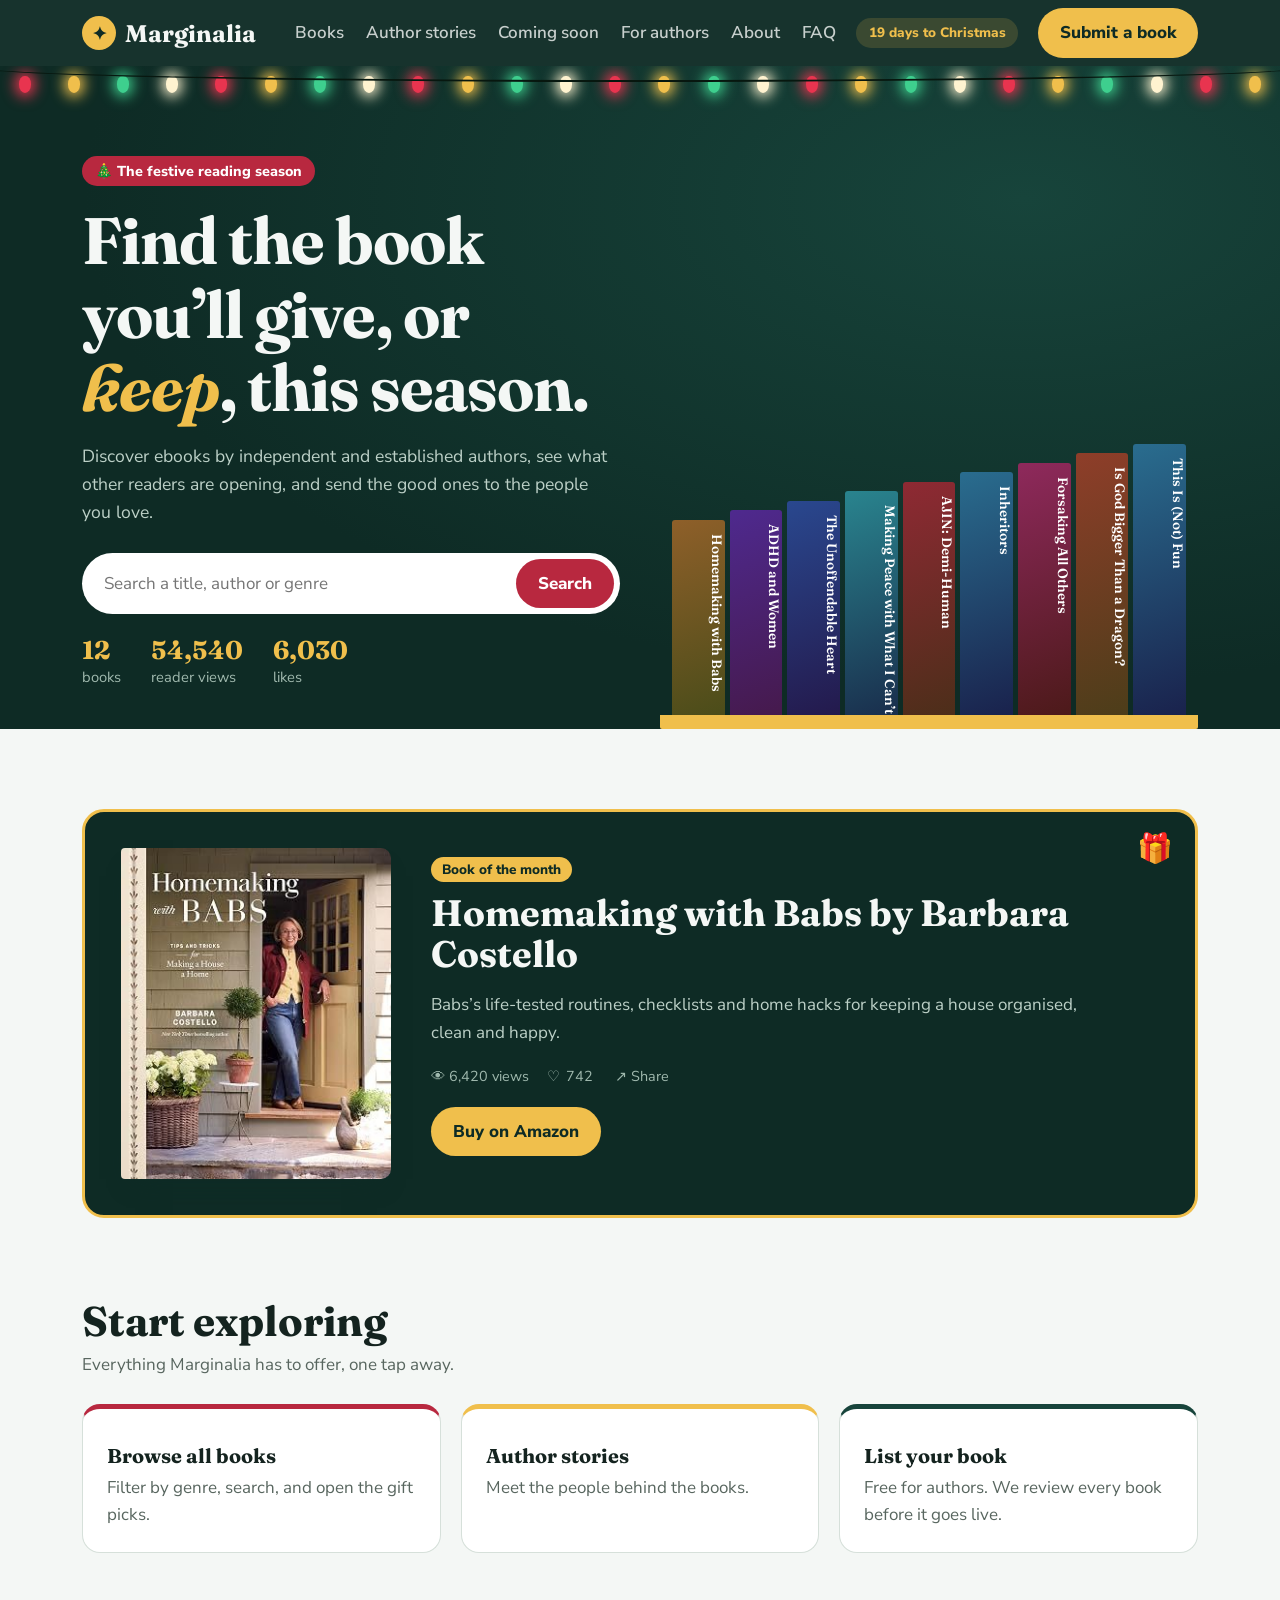
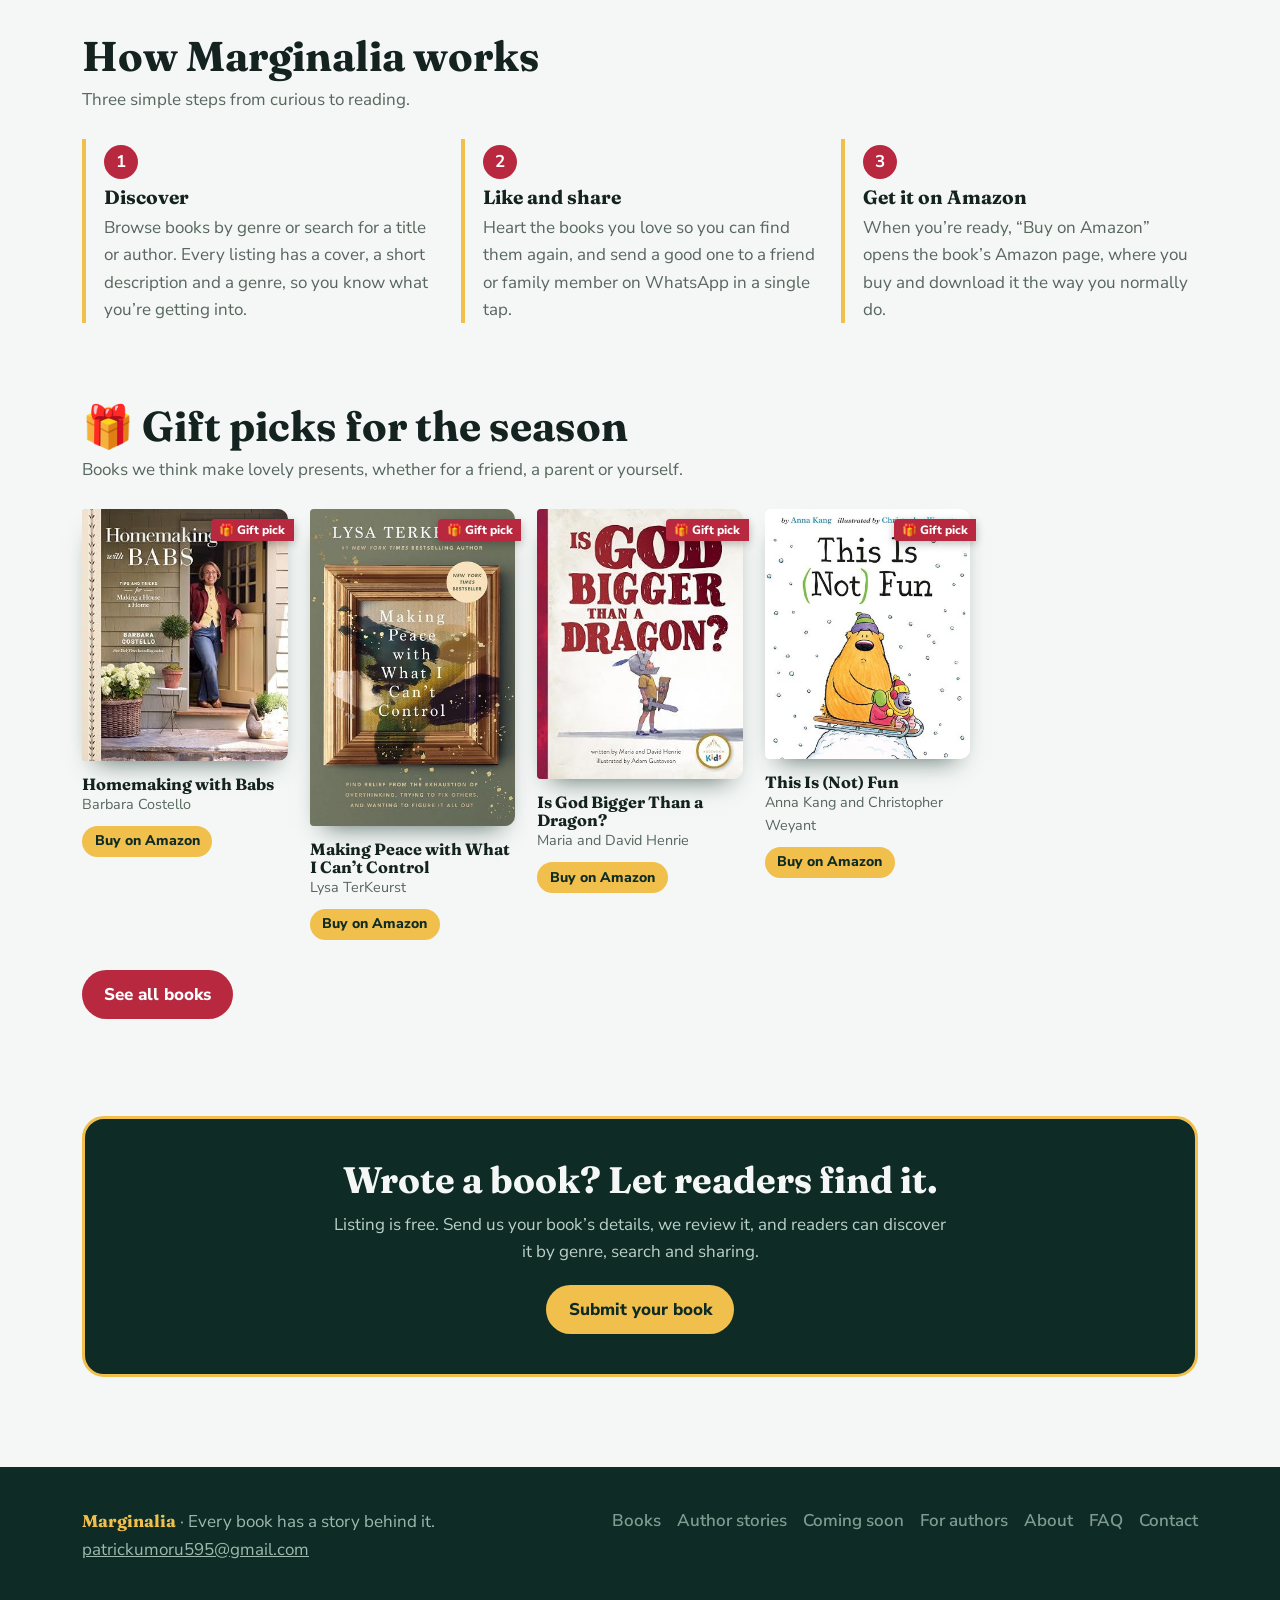
==== commit 46fecc19: "Add files via upload" ====
--- a/index.html
+++ b/index.html
@@ -30,6 +30,13 @@
 <a class="card" href="books.html"><h3>Browse all books</h3><p>Filter by genre, search, and open the gift picks.</p></a>
 <a class="card" href="stories.html"><h3>Author stories</h3><p>Meet the people behind the books.</p></a>
 <a class="card" href="authors.html"><h3>List your book</h3><p>Free for authors. We review every book before it goes live.</p></a></div></section>
+<section><div class="head"><h2>How Marginalia works</h2><p>Three simple steps from curious to reading.</p></div><div class="why">
+<div><b class="n">1</b><h3>Discover</h3><p>Browse books by genre or search for a title or author. Every listing has a cover, a short description and a genre, so you know what you’re getting into.</p></div>
+<div><b class="n">2</b><h3>Like and share</h3><p>Heart the books you love so you can find them again, and send a good one to a friend or family member on WhatsApp in a single tap.</p></div>
+<div><b class="n">3</b><h3>Get it on Amazon</h3><p>When you’re ready, “Buy on Amazon” opens the book’s Amazon page, where you buy and download it the way you normally do.</p></div></div></section>
+<section><div class="head"><h2>🎁 Gift picks for the season</h2><p>Books we think make lovely presents, whether for a friend, a parent or yourself.</p></div><div class="grid" id="gifts"></div>
+<p style="margin-top:30px"><a class="btn" href="books.html">See all books</a></p></section>
+<section><div class="band"><h2>Wrote a book? Let readers find it.</h2><p>Listing is free. Send us your book’s details, we review it, and readers can discover it by genre, search and sharing.</p><a class="btn gold" href="authors.html#submit">Submit your book</a></div></section>
 </div></main>
 <footer><div class="wrap"><span><b>Marginalia</b> · Every book has a story behind it.<br><a href="mailto:patrickumoru595@gmail.com">patrickumoru595@gmail.com</a></span><nav class="links" aria-label="Footer"><a href="books.html">Books</a><a href="stories.html">Author stories</a><a href="soon.html">Coming soon</a><a href="authors.html">For authors</a><a href="about.html">About</a><a href="faq.html">FAQ</a><a href="contact.html">Contact</a></nav></div></footer>
 <script src="data.js"></script><script src="app.js"></script></body></html>
--- a/style.css
+++ b/style.css
@@ -96,5 +96,20 @@
 .prose{max-width:46em}.prose h2{font-size:1.7rem;margin:36px 0 10px}.prose p{color:var(--mut)}
 footer a{color:#9fb8ad}footer .links{display:flex;gap:16px;flex-wrap:wrap}
 @media(max-width:1100px){.days{display:none}}
-@media(max-width:980px){.menu{display:block}nav{display:none;position:absolute;top:66px;left:0;right:0;background:var(--pine);flex-direction:column;padding:12px 22px 22px;gap:14px;border-top:1px solid rgba(255,255,255,.12)}nav.open{display:flex}}
+@media(max-width:980px){.menu{display:block}header nav{display:none;position:absolute;top:66px;left:0;right:0;background:var(--pine);flex-direction:column;padding:12px 22px 22px;gap:14px;border-top:1px solid rgba(255,255,255,.12)}header nav.open{display:flex}}
 @media(max-width:560px){header .btn.gold{display:none}.bar{gap:12px}.logo{margin-right:auto}}
+
+.hero .wrap{grid-template-columns:minmax(0,1fr) minmax(0,1fr)}.hero .wrap>*{min-width:0}
+.search input{padding:0}.search .btn{flex:none}
+.band{background:var(--pine);color:var(--snow);border-radius:22px;padding:40px 28px;text-align:center;border:3px solid var(--gold)}
+.band h2{font-size:clamp(1.6rem,3.4vw,2.3rem);margin-bottom:10px}.band p{color:#bcd0c7;max-width:36em;margin:0 auto 20px}
+.why b.n{display:inline-grid;place-items:center;width:34px;height:34px;border-radius:50%;background:var(--red);color:#fff;margin-bottom:8px}
+@media(max-width:860px){.hero .wrap{grid-template-columns:minmax(0,1fr);padding-top:84px}}
+@media(max-width:560px){
+body{font-size:16px}.wrap{padding:0 18px}section{padding-top:56px}
+.hero h1{font-size:2.1rem}.hero p.lead{font-size:1rem}.search{padding:5px 5px 5px 16px}.search .btn{padding:.6em 1.1em}
+.stats{gap:22px;padding-bottom:28px}.stats b{font-size:1.4rem}.shelf{height:210px;padding:0 6px;gap:3px}.spine{font-size:.75rem;padding:10px 0}
+.grid{grid-template-columns:repeat(2,minmax(0,1fr));gap:28px 14px}.book h3{font-size:.95rem}.buy{font-size:.8rem;padding:.3em .75em}
+.stat{font-size:.82rem;gap:8px}.feat{padding:22px 18px}.feat .cover{max-width:190px}
+.tools{gap:8px}.chip{font-size:.9rem;padding:.3em .85em}.tools select{margin-left:0;width:100%}
+.sub{padding:22px 18px}.ph{padding:80px 0 34px}footer .wrap{flex-direction:column}}
